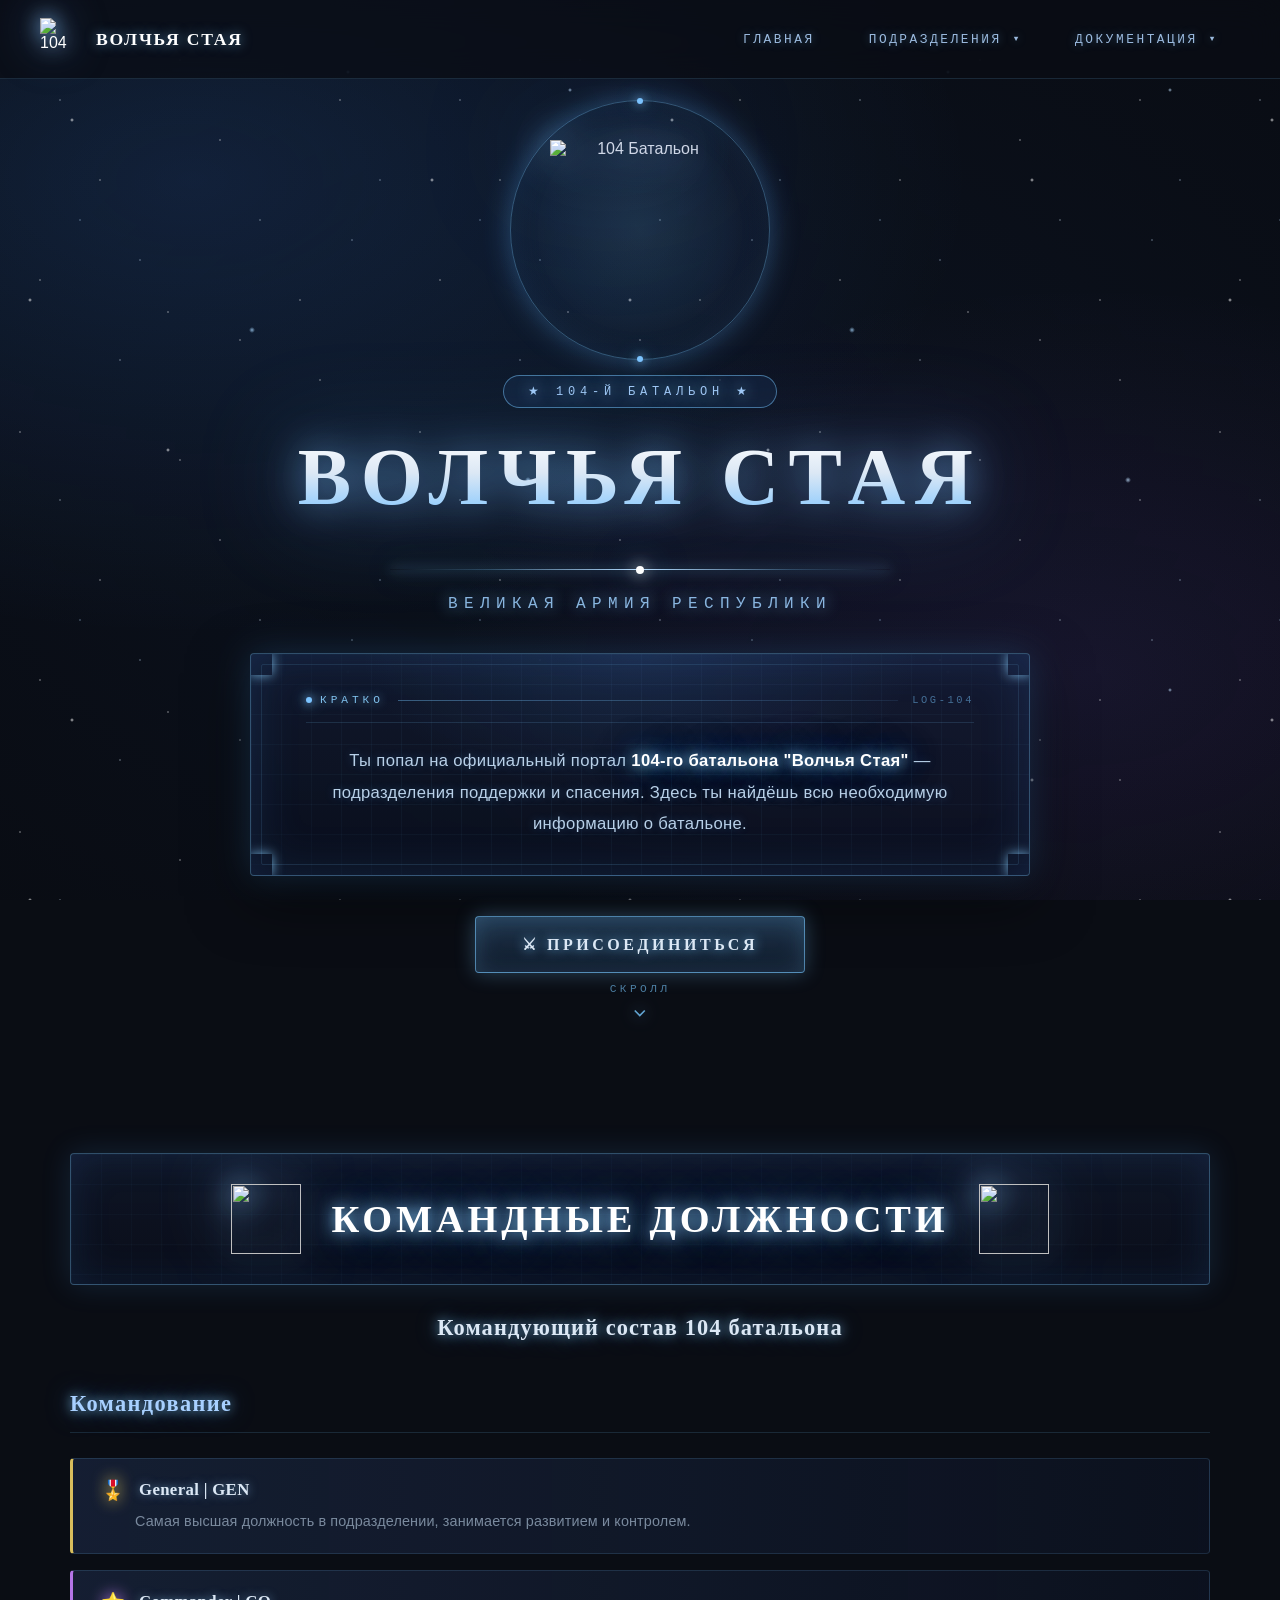
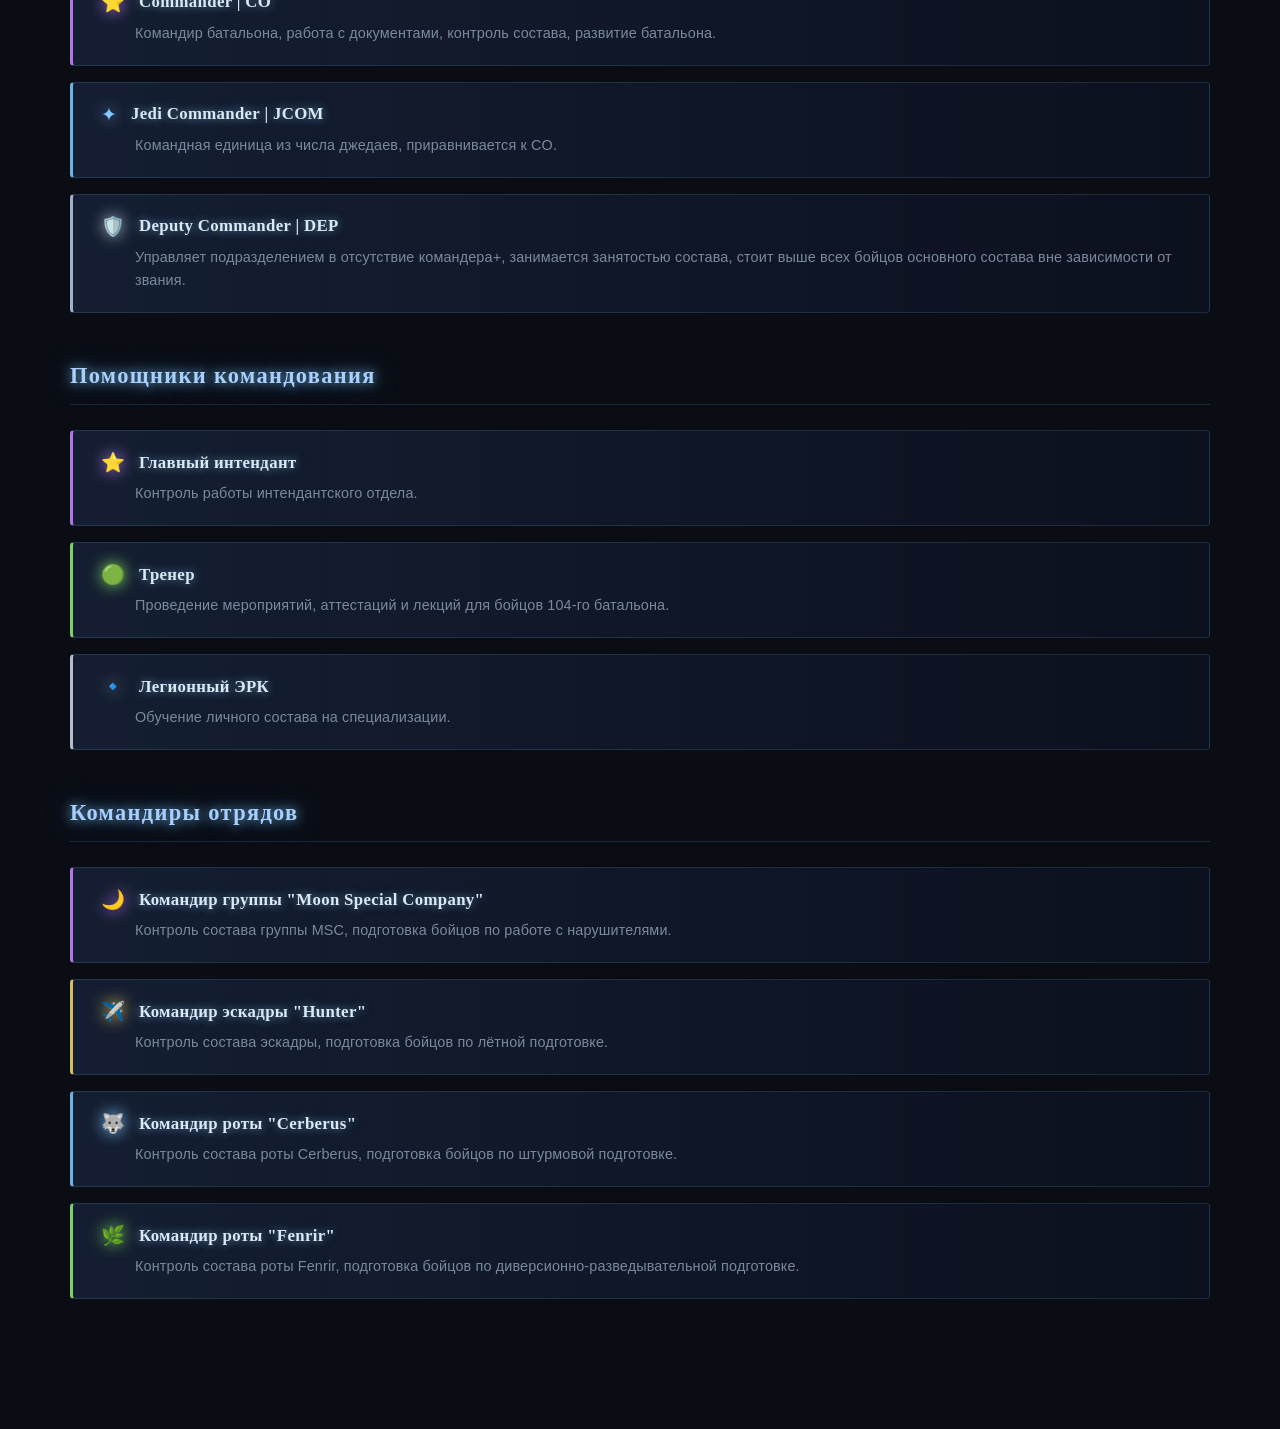
==== index.html @ 6107722b "Create index.html" ====
<!DOCTYPE html>
<html lang="ru">
<head>
<meta charset="UTF-8">
<meta name="viewport" content="width=device-width, initial-scale=1.0">
<title>104-й Батальон · Волчья Стая</title>
<link rel="stylesheet" href="style.css">
</head>
<body>

<!-- ═══ КОСМИЧЕСКИЙ ФОН ═══ -->
<div class="bg-nebula"></div>
<div class="bg-stars-small"></div>
<div class="bg-stars-big"></div>

<!-- ═══ НАВИГАЦИЯ ═══ -->
<nav class="site-nav">
  <a href="index.html" class="nav-brand">
    <img src="https://i.imgur.com/8Rw0gRg.png" alt="104">
    <span class="nav-brand-text">Волчья Стая</span>
  </a>
  <div class="nav-links">
    <a href="index.html">Главная</a>
    <div class="nav-drop">
      <a href="#">Подразделения</a>
      <div class="nav-drop-menu">
        <a href="cerberus.html">Рота "Cerberus"</a>
        <a href="fenrir.html">Рота "Fenrir"</a>
        <a href="msc.html">Отряд "Moon Special Company"</a>
        <a href="hunter.html">Эскадрилья "Hunter"</a>
      </div>
    </div>
    <div class="nav-drop">
      <a href="#">Документация</a>
      <div class="nav-drop-menu">
        <a href="postanovleniya.html">Постановления</a>
        <a href="medali.html">Медали</a>
        <a href="karty.html">Карты</a>
      </div>
    </div>
  </div>
  <button class="nav-burger" aria-label="Меню">
    <span></span><span></span><span></span>
  </button>
</nav>

<!-- ═══ HERO ═══ -->
<section class="hero">

  <div class="hero-emblem-wrap">
    <div class="hero-emblem-ring"></div>
    <img class="hero-emblem" src="https://i.imgur.com/8Rw0gRg.png" alt="104 Батальон">
  </div>

  <div class="hero-badge">★ 104-й Батальон ★</div>

  <h1 class="hero-title">Волчья Стая</h1>

  <div class="hero-divider"></div>

  <div class="hero-subtitle">Великая Армия Республики</div>

  <div class="hero-panel">
    <span class="hero-panel-corner tl"></span>
    <span class="hero-panel-corner tr"></span>
    <span class="hero-panel-corner bl"></span>
    <span class="hero-panel-corner br"></span>
    <div class="hero-panel-inner-frame"></div>

    <div class="hero-panel-header">
      <div class="hero-panel-label">
        <span class="hero-panel-label-dot"></span>
        Кратко
      </div>
      <div class="hero-panel-line"></div>
      <div class="hero-panel-id">LOG-104</div>
    </div>

    <p class="hero-panel-text">
      Ты попал на официальный портал <span class="accent">104-го батальона "Волчья Стая"</span> —
      подразделения поддержки и спасения. Здесь ты найдёшь всю необходимую информацию о батальоне.
    </p>
  </div>

  <a href="https://discord.gg/M8aXREVvxD" target="_blank" class="hero-btn">
    ⚔ Присоединиться
  </a>

  <a href="#command" class="hero-scroll">
    <span>Скролл</span>
    <svg viewBox="0 0 24 24">
      <polyline points="6 9 12 15 18 9"></polyline>
    </svg>
  </a>

</section>

<!-- ═══ КОМАНДНЫЕ ДОЛЖНОСТИ ═══ -->
<section class="section" id="command">

  <div class="section-header">
    <img class="section-header-icon" src="https://i.imgur.com/8Rw0gRg.png" alt="">
    <h2>Командные должности</h2>
    <img class="section-header-icon" src="https://i.imgur.com/8Rw0gRg.png" alt="">
  </div>

  <div class="section-intro">Командующий состав 104 батальона</div>

  <!-- КОМАНДОВАНИЕ -->
  <h3 class="section-subtitle">Командование</h3>

  <div class="roles-list">

    <div class="role-card gold">
      <div class="role-card-head">
        <span class="role-card-icon">🎖️</span>
        <span class="role-card-name">General | GEN</span>
      </div>
      <p class="role-card-desc">Самая высшая должность в подразделении, занимается развитием и контролем.</p>
    </div>

    <div class="role-card purple">
      <div class="role-card-head">
        <span class="role-card-icon">⭐</span>
        <span class="role-card-name">Commander | CO</span>
      </div>
      <p class="role-card-desc">Командир батальона, работа с документами, контроль состава, развитие батальона.</p>
    </div>

    <div class="role-card blue">
      <div class="role-card-head">
        <span class="role-card-icon">✦</span>
        <span class="role-card-name">Jedi Commander | JCOM</span>
      </div>
      <p class="role-card-desc">Командная единица из числа джедаев, приравнивается к CO.</p>
    </div>

    <div class="role-card gray">
      <div class="role-card-head">
        <span class="role-card-icon">🛡️</span>
        <span class="role-card-name">Deputy Commander | DEP</span>
      </div>
      <p class="role-card-desc">Управляет подразделением в отсутствие командера+, занимается занятостью состава, стоит выше всех бойцов основного состава вне зависимости от звания.</p>
    </div>

  </div>

  <!-- ПОМОЩНИКИ -->
  <h3 class="section-subtitle">Помощники командования</h3>

  <div class="roles-list">

    <div class="role-card purple">
      <div class="role-card-head">
        <span class="role-card-icon">⭐</span>
        <span class="role-card-name">Главный интендант</span>
      </div>
      <p class="role-card-desc">Контроль работы интендантского отдела.</p>
    </div>

    <div class="role-card green">
      <div class="role-card-head">
        <span class="role-card-icon">🟢</span>
        <span class="role-card-name">Тренер</span>
      </div>
      <p class="role-card-desc">Проведение мероприятий, аттестаций и лекций для бойцов 104-го батальона.</p>
    </div>

    <div class="role-card silver">
      <div class="role-card-head">
        <span class="role-card-icon">🔹</span>
        <span class="role-card-name">Легионный ЭРК</span>
      </div>
      <p class="role-card-desc">Обучение личного состава на специализации.</p>
    </div>

  </div>

  <!-- КОМАНДИРЫ ОТРЯДОВ -->
  <h3 class="section-subtitle">Командиры отрядов</h3>

  <div class="roles-list">

    <div class="role-card purple">
      <div class="role-card-head">
        <span class="role-card-icon">🌙</span>
        <span class="role-card-name">Командир группы "Moon Special Company"</span>
      </div>
      <p class="role-card-desc">Контроль состава группы MSC, подготовка бойцов по работе с нарушителями.</p>
    </div>

    <div class="role-card gold">
      <div class="role-card-head">
        <span class="role-card-icon">✈️</span>
        <span class="role-card-name">Командир эскадры "Hunter"</span>
      </div>
      <p class="role-card-desc">Контроль состава эскадры, подготовка бойцов по лётной подготовке.</p>
    </div>

    <div class="role-card blue">
      <div class="role-card-head">
        <span class="role-card-icon">🐺</span>
        <span class="role-card-name">Командир роты "Cerberus"</span>
      </div>
      <p class="role-card-desc">Контроль состава роты Cerberus, подготовка бойцов по штурмовой подготовке.</p>
    </div>

    <div class="role-card green">
      <div class="role-card-head">
        <span class="role-card-icon">🌿</span>
        <span class="role-card-name">Командир роты "Fenrir"</span>
      </div>
      <p class="role-card-desc">Контроль состава роты Fenrir, подготовка бойцов по диверсионно-разведывательной подготовке.</p>
    </div>

  </div>

</section>

</body>
</html>
---- style.css ----
/* ═══════════════════════════════════════════════════════════
   104-Й БАТАЛЬОН · ВОЛЧЬЯ СТАЯ
   Основные стили сайта — голокрон
   ═══════════════════════════════════════════════════════════ */

* { box-sizing: border-box; }

html, body {
  margin: 0;
  padding: 0;
  background: #0a0d14;
  font-family: 'Arial', sans-serif;
  overflow-x: hidden;
  color: #d0d8e8;
  scroll-behavior: smooth;
}

/* ═══════════════════════════════════════
   КОСМИЧЕСКИЙ ФОН
   ═══════════════════════════════════════ */
.bg-nebula {
  position: fixed;
  inset: 0;
  z-index: 0;
  pointer-events: none;
  background:
    radial-gradient(ellipse 1200px 700px at 15% 20%, rgba(60, 140, 255, 0.15) 0%, transparent 65%),
    radial-gradient(ellipse 1000px 600px at 85% 75%, rgba(140, 80, 220, 0.1) 0%, transparent 65%),
    radial-gradient(ellipse 1400px 900px at 50% 50%, rgba(30, 80, 160, 0.08) 0%, transparent 70%);
  animation: nebulaDrift 45s ease-in-out infinite alternate;
}
@keyframes nebulaDrift {
  0%   { transform: translate(0, 0) scale(1); }
  100% { transform: translate(-30px, 20px) scale(1.08); }
}

.bg-stars-small {
  position: fixed;
  inset: 0;
  z-index: 0;
  pointer-events: none;
  background-image:
    radial-gradient(1px 1px at 5% 8%, #fff, transparent),
    radial-gradient(1px 1px at 15% 25%, #d0e0f0, transparent),
    radial-gradient(1px 1px at 25% 45%, #ffffff, transparent),
    radial-gradient(1px 1px at 35% 65%, #c0d8f0, transparent),
    radial-gradient(1px 1px at 45% 15%, #fff, transparent),
    radial-gradient(1px 1px at 55% 35%, #ffffff, transparent),
    radial-gradient(1px 1px at 65% 55%, #d0e0f0, transparent),
    radial-gradient(1px 1px at 75% 75%, #fff, transparent),
    radial-gradient(1px 1px at 85% 25%, #ffffff, transparent),
    radial-gradient(1px 1px at 95% 45%, #c0d8f0, transparent),
    radial-gradient(1px 1px at 10% 70%, #fff, transparent),
    radial-gradient(1px 1px at 30% 90%, #d0e0f0, transparent),
    radial-gradient(1px 1px at 60% 85%, #ffffff, transparent),
    radial-gradient(1px 1px at 80% 95%, #fff, transparent),
    radial-gradient(1px 1px at 20% 55%, #a8c8e8, transparent),
    radial-gradient(1px 1px at 42% 78%, #ffffff, transparent),
    radial-gradient(1px 1px at 88% 60%, #c0d8f0, transparent);
  background-size: 400px 400px;
  animation: starsTwinkle 8s ease-in-out infinite alternate;
  opacity: 0.85;
}

.bg-stars-big {
  position: fixed;
  inset: 0;
  z-index: 0;
  pointer-events: none;
  background-image:
    radial-gradient(2px 2px at 12% 20%, #ffffff, transparent),
    radial-gradient(3px 3px at 42% 55%, #a8d8ff, transparent),
    radial-gradient(2px 2px at 72% 30%, #ffffff, transparent),
    radial-gradient(3px 3px at 88% 80%, #c0e0ff, transparent),
    radial-gradient(2px 2px at 28% 75%, #ffffff, transparent),
    radial-gradient(2px 2px at 58% 12%, #a8d8ff, transparent),
    radial-gradient(2px 2px at 5% 50%, #ffffff, transparent),
    radial-gradient(2px 2px at 95% 15%, #c0e0ff, transparent);
  background-size: 600px 600px;
  animation: starsTwinkle 5s ease-in-out infinite alternate-reverse;
  opacity: 0.75;
}

@keyframes starsTwinkle {
  from { opacity: 0.4; }
  to   { opacity: 1; }
}

/* ═══════════════════════════════════════
   НАВИГАЦИЯ
   ═══════════════════════════════════════ */
.site-nav {
  position: fixed;
  top: 0;
  left: 0;
  right: 0;
  z-index: 1000;
  display: flex;
  align-items: center;
  justify-content: space-between;
  padding: 18px 40px;
  background: rgba(10, 13, 20, 0.75);
  border-bottom: 1px solid rgba(120, 200, 255, 0.15);
  backdrop-filter: blur(16px);
  -webkit-backdrop-filter: blur(16px);
  transition: padding 0.3s ease, background 0.3s ease;
}
.site-nav.scrolled {
  padding: 12px 40px;
  background: rgba(10, 13, 20, 0.92);
  box-shadow: 0 4px 30px rgba(0, 0, 0, 0.5);
}

.nav-brand {
  display: flex;
  align-items: center;
  gap: 14px;
  text-decoration: none;
  color: #ffffff;
}
.nav-brand img {
  width: 42px;
  height: 42px;
  object-fit: contain;
  filter:
    drop-shadow(0 0 10px rgba(140, 200, 255, 0.9))
    drop-shadow(0 0 20px rgba(100, 160, 230, 0.5));
}
.nav-brand-text {
  font-family: 'Georgia', serif;
  font-size: 1.1em;
  font-weight: 700;
  letter-spacing: 0.1em;
  text-transform: uppercase;
  text-shadow: 0 0 12px rgba(120, 200, 255, 0.6);
}

.nav-links {
  display: flex;
  align-items: center;
  gap: 8px;
}
.nav-links a {
  display: inline-flex;
  align-items: center;
  gap: 8px;
  padding: 10px 22px;
  font-family: 'Courier New', monospace;
  font-size: 0.8em;
  letter-spacing: 0.2em;
  text-transform: uppercase;
  text-decoration: none;
  color: rgba(180, 215, 255, 0.85);
  border: 1px solid transparent;
  border-radius: 4px;
  transition: all 0.3s ease;
  text-shadow: 0 0 10px rgba(120, 200, 255, 0.4);
}
.nav-links a:hover {
  color: #ffffff;
  border-color: rgba(120, 200, 255, 0.5);
  background: rgba(80, 170, 255, 0.1);
  box-shadow: 0 0 20px rgba(120, 200, 255, 0.3);
  text-shadow: 0 0 15px rgba(140, 210, 255, 1);
}

/* выпадающие меню */
.nav-drop {
  position: relative;
}
.nav-drop > a::after {
  content: '▼';
  font-size: 0.6em;
  margin-left: 4px;
  transition: transform 0.3s ease;
}
.nav-drop:hover > a::after {
  transform: rotate(180deg);
}
.nav-drop-menu {
  position: absolute;
  top: calc(100% + 8px);
  left: 50%;
  transform: translateX(-50%) translateY(-10px);
  min-width: 260px;
  padding: 10px;
  display: flex;
  flex-direction: column;
  gap: 6px;
  background: rgba(10, 18, 32, 0.98);
  border: 1px solid rgba(120, 200, 255, 0.4);
  border-radius: 6px;
  box-shadow:
    0 0 30px rgba(80, 170, 255, 0.4),
    0 20px 50px rgba(0, 0, 0, 0.7);
  backdrop-filter: blur(16px);
  opacity: 0;
  visibility: hidden;
  pointer-events: none;
  transition: opacity 0.3s ease, transform 0.3s ease, visibility 0.3s;
}
.nav-drop:hover .nav-drop-menu {
  opacity: 1;
  visibility: visible;
  pointer-events: auto;
  transform: translateX(-50%) translateY(0);
}
.nav-drop-menu a {
  padding: 10px 16px;
  font-size: 0.8em;
  border: 1px solid transparent;
  color: rgba(180, 215, 255, 0.85);
  letter-spacing: 0.15em;
}
.nav-drop-menu a:hover {
  background: rgba(80, 170, 255, 0.15);
  border-color: rgba(120, 200, 255, 0.4);
  padding-left: 22px;
}

/* мобильная навигация */
.nav-burger {
  display: none;
  width: 40px;
  height: 40px;
  background: transparent;
  border: 1px solid rgba(120, 200, 255, 0.4);
  border-radius: 4px;
  cursor: pointer;
  flex-direction: column;
  align-items: center;
  justify-content: center;
  gap: 5px;
  padding: 0;
}
.nav-burger span {
  display: block;
  width: 20px;
  height: 1.5px;
  background: rgba(140, 210, 255, 0.9);
  transition: all 0.3s ease;
}

/* ═══════════════════════════════════════
   HERO (ПРИВЕТСТВИЕ)
   ═══════════════════════════════════════ */
.hero {
  position: relative;
  z-index: 10;
  min-height: 100vh;
  display: flex;
  flex-direction: column;
  align-items: center;
  justify-content: center;
  padding: 120px 30px 80px;
  text-align: center;
}

.hero-emblem-wrap {
  position: relative;
  width: 220px;
  height: 220px;
  margin-bottom: 35px;
  display: flex;
  align-items: center;
  justify-content: center;
  animation: emblemFloat 6s ease-in-out infinite;
}
@keyframes emblemFloat {
  0%, 100% { transform: translateY(0); }
  50%      { transform: translateY(-8px); }
}

.hero-emblem-ring {
  position: absolute;
  inset: -20px;
  border-radius: 50%;
  border: 1px solid rgba(120, 200, 255, 0.35);
  box-shadow:
    0 0 30px rgba(100, 180, 255, 0.3),
    inset 0 0 30px rgba(100, 180, 255, 0.1);
  animation: ringRotate 30s linear infinite;
}
.hero-emblem-ring::before,
.hero-emblem-ring::after {
  content: '';
  position: absolute;
  width: 6px;
  height: 6px;
  border-radius: 50%;
  background: #7cc4ff;
  box-shadow:
    0 0 10px #7cc4ff,
    0 0 20px rgba(120, 200, 255, 0.8);
}
.hero-emblem-ring::before { top: -3px; left: 50%; transform: translateX(-50%); }
.hero-emblem-ring::after  { bottom: -3px; left: 50%; transform: translateX(-50%); }
@keyframes ringRotate {
  from { transform: rotate(0deg); }
  to   { transform: rotate(360deg); }
}

.hero-emblem-wrap::before {
  content: '';
  position: absolute;
  inset: -40px;
  border-radius: 50%;
  background: radial-gradient(circle,
    rgba(120, 200, 255, 0.15) 0%,
    rgba(100, 180, 255, 0.08) 40%,
    transparent 70%);
  animation: haloPulse 4s ease-in-out infinite;
}
@keyframes haloPulse {
  0%, 100% { opacity: 0.6; transform: scale(1); }
  50%      { opacity: 1;   transform: scale(1.1); }
}

.hero-emblem {
  position: relative;
  width: 180px;
  height: 180px;
  object-fit: contain;
  filter:
    drop-shadow(0 0 20px rgba(140, 200, 255, 1))
    drop-shadow(0 0 50px rgba(100, 160, 230, 0.7))
    drop-shadow(0 0 90px rgba(60, 120, 200, 0.4));
  animation: emblemPulse 4s ease-in-out infinite;
}
@keyframes emblemPulse {
  0%, 100% {
    filter:
      drop-shadow(0 0 20px rgba(140, 200, 255, 1))
      drop-shadow(0 0 50px rgba(100, 160, 230, 0.7));
  }
  50% {
    filter:
      drop-shadow(0 0 30px rgba(180, 220, 255, 1))
      drop-shadow(0 0 80px rgba(120, 180, 240, 0.9))
      drop-shadow(0 0 130px rgba(80, 140, 220, 0.5));
  }
}

.hero-badge {
  display: inline-block;
  padding: 8px 24px;
  font-family: 'Courier New', monospace;
  font-size: 0.75em;
  letter-spacing: 0.4em;
  text-transform: uppercase;
  color: #a0c8f5;
  border: 1px solid rgba(120, 200, 255, 0.5);
  border-radius: 30px;
  background: rgba(60, 130, 220, 0.1);
  margin-bottom: 25px;
  text-shadow: 0 0 15px rgba(120, 200, 255, 1);
  animation: badgeFlicker 5s ease-in-out infinite;
  backdrop-filter: blur(10px);
}
@keyframes badgeFlicker {
  0%, 100% { opacity: 0.85; }
  50%      { opacity: 1; }
}

.hero-title {
  margin: 0 0 18px 0;
  font-family: 'Georgia', 'Times New Roman', serif;
  font-size: clamp(2.5em, 7vw, 5em);
  font-weight: 700;
  letter-spacing: 0.12em;
  line-height: 1.1;
  text-transform: uppercase;
  background: linear-gradient(180deg,
    #ffffff 0%,
    #dce8f5 45%,
    #7cc4ff 100%);
  -webkit-background-clip: text;
  -webkit-text-fill-color: transparent;
  background-clip: text;
  filter:
    drop-shadow(0 0 20px rgba(120, 190, 255, 0.7))
    drop-shadow(0 0 50px rgba(80, 150, 220, 0.4));
  animation: titleGlow 5s ease-in-out infinite;
}
@keyframes titleGlow {
  0%, 100% {
    filter:
      drop-shadow(0 0 20px rgba(120, 190, 255, 0.7))
      drop-shadow(0 0 50px rgba(80, 150, 220, 0.4));
  }
  50% {
    filter:
      drop-shadow(0 0 30px rgba(140, 210, 255, 1))
      drop-shadow(0 0 80px rgba(100, 170, 230, 0.7));
  }
}

.hero-divider {
  position: relative;
  width: 100%;
  max-width: 500px;
  height: 1px;
  margin: 30px auto 25px;
  background: linear-gradient(90deg,
    transparent 0%,
    rgba(120, 200, 255, 0.3) 20%,
    rgba(180, 220, 255, 1) 50%,
    rgba(120, 200, 255, 0.3) 80%,
    transparent 100%);
  box-shadow:
    0 0 12px rgba(140, 210, 255, 1),
    0 0 30px rgba(100, 180, 255, 0.6);
}
.hero-divider::before {
  content: '';
  position: absolute;
  top: 50%;
  left: 50%;
  transform: translate(-50%, -50%);
  width: 8px;
  height: 8px;
  border-radius: 50%;
  background: #ffffff;
  box-shadow:
    0 0 15px #ffffff,
    0 0 30px rgba(140, 210, 255, 1),
    0 0 50px rgba(100, 180, 255, 0.7);
  animation: dividerDot 3s ease-in-out infinite;
}
@keyframes dividerDot {
  0%, 100% { opacity: 0.7; transform: translate(-50%, -50%) scale(1); }
  50%      { opacity: 1;   transform: translate(-50%, -50%) scale(1.4); }
}

.hero-subtitle {
  margin: 0 0 40px 0;
  font-family: 'Courier New', monospace;
  font-size: clamp(0.8em, 1.4vw, 1em);
  letter-spacing: 0.4em;
  text-transform: uppercase;
  color: rgba(160, 210, 255, 0.85);
  text-shadow: 0 0 15px rgba(120, 200, 255, 0.8);
}

/* панель голокрона */
.hero-panel {
  position: relative;
  max-width: 780px;
  padding: 40px 55px 35px;
  background:
    radial-gradient(ellipse 400px 200px at 50% 0%, rgba(80, 160, 255, 0.12) 0%, transparent 70%),
    linear-gradient(180deg,
      rgba(20, 30, 55, 0.65) 0%,
      rgba(10, 15, 30, 0.75) 100%);
  border: 1px solid rgba(120, 200, 255, 0.35);
  border-radius: 4px;
  box-shadow:
    inset 0 0 50px rgba(60, 130, 220, 0.18),
    0 0 35px rgba(80, 170, 255, 0.2),
    0 20px 60px rgba(0, 0, 0, 0.6);
  backdrop-filter: blur(14px);
  margin-bottom: 40px;
  overflow: hidden;
  animation: panelAppear 1.5s ease-out 0.5s backwards;
}
@keyframes panelAppear {
  from { opacity: 0; transform: translateY(20px); }
  to   { opacity: 1; transform: translateY(0); }
}
.hero-panel::before {
  content: '';
  position: absolute;
  inset: 0;
  background-image:
    linear-gradient(rgba(120, 200, 255, 0.05) 1px, transparent 1px),
    linear-gradient(90deg, rgba(120, 200, 255, 0.05) 1px, transparent 1px);
  background-size: 30px 30px;
  pointer-events: none;
  z-index: 1;
  mask-image: radial-gradient(ellipse 100% 100% at 50% 50%, #000 30%, transparent 90%);
  -webkit-mask-image: radial-gradient(ellipse 100% 100% at 50% 50%, #000 30%, transparent 90%);
}
.hero-panel::after {
  content: '';
  position: absolute;
  top: 0;
  left: -40%;
  width: 40%;
  height: 100%;
  background: linear-gradient(90deg,
    transparent 0%,
    rgba(140, 210, 255, 0.12) 50%,
    transparent 100%);
  animation: panelScan 6s ease-in-out infinite;
  pointer-events: none;
  z-index: 2;
}
@keyframes panelScan {
  0%   { left: -40%; }
  100% { left: 140%; }
}

.hero-panel-corner {
  position: absolute;
  width: 22px;
  height: 22px;
  border: 1.5px solid rgba(140, 210, 255, 0.9);
  box-shadow: 0 0 12px rgba(140, 210, 255, 0.8);
  z-index: 5;
  pointer-events: none;
}
.hero-panel-corner.tl { top: -1px;    left: -1px;    border-right: none; border-bottom: none; }
.hero-panel-corner.tr { top: -1px;    right: -1px;   border-left: none;  border-bottom: none; }
.hero-panel-corner.bl { bottom: -1px; left: -1px;    border-right: none; border-top: none; }
.hero-panel-corner.br { bottom: -1px; right: -1px;   border-left: none;  border-top: none; }

.hero-panel-inner-frame {
  position: absolute;
  inset: 10px;
  border: 1px solid rgba(120, 200, 255, 0.12);
  border-radius: 2px;
  pointer-events: none;
  z-index: 3;
}

.hero-panel-header {
  position: relative;
  z-index: 4;
  display: flex;
  align-items: center;
  gap: 14px;
  margin-bottom: 22px;
  padding-bottom: 16px;
  border-bottom: 1px solid rgba(120, 200, 255, 0.15);
}
.hero-panel-label {
  display: inline-flex;
  align-items: center;
  gap: 8px;
  font-family: 'Courier New', monospace;
  font-size: 0.7em;
  letter-spacing: 0.35em;
  text-transform: uppercase;
  color: rgba(140, 210, 255, 0.9);
  text-shadow: 0 0 10px rgba(120, 200, 255, 0.8);
}
.hero-panel-label-dot {
  display: inline-block;
  width: 6px;
  height: 6px;
  border-radius: 50%;
  background: #7cc4ff;
  box-shadow:
    0 0 8px #7cc4ff,
    0 0 15px rgba(120, 200, 255, 0.9);
  animation: dotBlink 1.6s ease-in-out infinite;
}
@keyframes dotBlink {
  0%, 100% { opacity: 1; }
  50%      { opacity: 0.3; }
}
.hero-panel-line {
  flex: 1;
  height: 1px;
  background: linear-gradient(90deg,
    rgba(120, 200, 255, 0.4) 0%,
    rgba(120, 200, 255, 0.1) 100%);
}
.hero-panel-id {
  font-family: 'Courier New', monospace;
  font-size: 0.65em;
  letter-spacing: 0.25em;
  color: rgba(120, 200, 255, 0.5);
  text-transform: uppercase;
}
.hero-panel-text {
  position: relative;
  z-index: 4;
  margin: 0;
  font-size: clamp(0.95em, 1.3vw, 1.1em);
  line-height: 1.9;
  color: #b8d0e8;
  letter-spacing: 0.02em;
  text-shadow: 0 0 10px rgba(100, 180, 255, 0.3);
}
.hero-panel-text .accent {
  color: #ffffff;
  font-weight: 600;
  text-shadow:
    0 0 12px rgba(140, 210, 255, 1),
    0 0 25px rgba(100, 180, 255, 0.8),
    0 0 45px rgba(60, 130, 220, 0.5);
}

.hero-btn {
  display: inline-flex;
  align-items: center;
  gap: 14px;
  padding: 18px 46px;
  font-family: 'Georgia', serif;
  font-size: 1em;
  font-weight: 700;
  letter-spacing: 0.22em;
  text-transform: uppercase;
  text-decoration: none;
  color: #dce8f5;
  background: linear-gradient(180deg,
    rgba(100, 180, 255, 0.25) 0%,
    rgba(60, 130, 220, 0.1) 100%);
  border: 1.5px solid rgba(120, 200, 255, 0.6);
  border-radius: 4px;
  cursor: pointer;
  transition: all 0.4s cubic-bezier(0.25, 0.1, 0.25, 1);
  box-shadow:
    inset 0 0 25px rgba(120, 200, 255, 0.2),
    0 0 20px rgba(120, 200, 255, 0.3);
  text-shadow: 0 0 12px rgba(120, 200, 255, 0.9);
  position: relative;
  overflow: hidden;
  backdrop-filter: blur(10px);
  animation: btnAppear 1.5s ease-out 1s backwards;
}
@keyframes btnAppear {
  from { opacity: 0; transform: translateY(20px); }
  to   { opacity: 1; transform: translateY(0); }
}
.hero-btn::before {
  content: '';
  position: absolute;
  top: 0; left: -100%;
  width: 60%; height: 100%;
  background: linear-gradient(115deg,
    transparent 0%,
    rgba(255, 255, 255, 0.35) 50%,
    transparent 100%);
  transform: skewX(-20deg);
  transition: left 0.7s ease;
}
.hero-btn:hover::before { left: 130%; }
.hero-btn:hover {
  color: #ffffff;
  border-color: #a0d0ff;
  background: linear-gradient(180deg,
    rgba(120, 200, 255, 0.5) 0%,
    rgba(80, 150, 230, 0.25) 100%);
  box-shadow:
    inset 0 0 35px rgba(120, 200, 255, 0.4),
    0 0 40px rgba(140, 210, 255, 0.7),
    0 0 80px rgba(100, 180, 255, 0.4);
  transform: translateY(-3px);
}

.hero-scroll {
  position: absolute;
  bottom: 30px;
  left: 50%;
  transform: translateX(-50%);
  display: flex;
  flex-direction: column;
  align-items: center;
  gap: 8px;
  font-family: 'Courier New', monospace;
  font-size: 0.7em;
  letter-spacing: 0.3em;
  text-transform: uppercase;
  color: rgba(120, 200, 255, 0.6);
  text-decoration: none;
  animation: scrollHint 2.5s ease-in-out infinite;
}
@keyframes scrollHint {
  0%, 100% { transform: translateX(-50%) translateY(0); opacity: 0.6; }
  50%      { transform: translateX(-50%) translateY(6px); opacity: 1; }
}
.hero-scroll svg {
  width: 20px;
  height: 20px;
  stroke: rgba(120, 200, 255, 0.8);
  stroke-width: 2;
  fill: none;
  filter: drop-shadow(0 0 8px rgba(120, 200, 255, 0.8));
}

/* ═══════════════════════════════════════
   СЕКЦИИ (общее)
   ═══════════════════════════════════════ */
.section {
  position: relative;
  z-index: 10;
  padding: 100px 30px;
  max-width: 1200px;
  margin: 0 auto;
}

.section-header {
  position: relative;
  display: flex;
  align-items: center;
  justify-content: center;
  gap: 30px;
  margin-bottom: 60px;
  padding: 30px 40px;
  background: linear-gradient(180deg,
    rgba(20, 30, 55, 0.5) 0%,
    rgba(10, 15, 30, 0.6) 100%);
  border: 1px solid rgba(120, 200, 255, 0.35);
  border-radius: 4px;
  box-shadow:
    inset 0 0 40px rgba(60, 130, 220, 0.15),
    0 0 30px rgba(80, 170, 255, 0.15);
  backdrop-filter: blur(12px);
  overflow: hidden;
}
.section-header::before {
  content: '';
  position: absolute;
  inset: 0;
  background-image:
    linear-gradient(rgba(120, 200, 255, 0.06) 1px, transparent 1px),
    linear-gradient(90deg, rgba(120, 200, 255, 0.06) 1px, transparent 1px);
  background-size: 30px 30px;
  pointer-events: none;
  opacity: 0.5;
}
.section-header::after {
  content: '';
  position: absolute;
  top: 0; left: -40%;
  width: 40%; height: 100%;
  background: linear-gradient(90deg,
    transparent 0%,
    rgba(140, 210, 255, 0.15) 50%,
    transparent 100%);
  animation: panelScan 7s ease-in-out infinite;
  pointer-events: none;
}

.section-header-icon {
  position: relative;
  z-index: 2;
  width: 70px;
  height: 70px;
  object-fit: contain;
  flex-shrink: 0;
  filter:
    drop-shadow(0 0 15px rgba(140, 200, 255, 1))
    drop-shadow(0 0 30px rgba(100, 160, 230, 0.7));
  animation: logoPulse 4s ease-in-out infinite;
}
@keyframes logoPulse {
  0%, 100% {
    filter: drop-shadow(0 0 15px rgba(140, 200, 255, 1)) drop-shadow(0 0 30px rgba(100, 160, 230, 0.7));
  }
  50% {
    filter: drop-shadow(0 0 25px rgba(180, 220, 255, 1)) drop-shadow(0 0 60px rgba(120, 180, 240, 0.9));
  }
}

.section-header h2 {
  position: relative;
  z-index: 2;
  margin: 0;
  font-family: 'Georgia', serif;
  font-size: clamp(1.6em, 3.5vw, 2.4em);
  font-weight: 700;
  letter-spacing: 0.1em;
  text-transform: uppercase;
  color: #ffffff;
  text-shadow:
    0 0 15px rgba(140, 210, 255, 0.9),
    0 0 35px rgba(100, 180, 255, 0.6),
    0 0 60px rgba(60, 130, 220, 0.4);
  text-align: center;
}

.section-intro {
  position: relative;
  z-index: 2;
  margin: -30px auto 50px;
  max-width: 800px;
  font-family: 'Georgia', serif;
  font-size: clamp(1.1em, 2vw, 1.4em);
  font-weight: 700;
  letter-spacing: 0.05em;
  color: #dce8f5;
  text-shadow:
    0 0 12px rgba(140, 210, 255, 0.7),
    0 0 25px rgba(100, 180, 255, 0.4);
  text-align: center;
}

/* подзаголовок секции (типа «Командование», «Помощники»...) */
.section-subtitle {
  position: relative;
  z-index: 2;
  margin: 50px 0 25px;
  font-family: 'Georgia', serif;
  font-size: clamp(1.1em, 2vw, 1.4em);
  font-weight: 700;
  letter-spacing: 0.06em;
  color: #a8d0ff;
  text-shadow:
    0 0 12px rgba(140, 210, 255, 0.8),
    0 0 25px rgba(100, 180, 255, 0.5);
  border-bottom: 1px solid rgba(120, 200, 255, 0.15);
  padding-bottom: 15px;
}
.section-subtitle:first-of-type {
  margin-top: 0;
}

/* ═══════════════════════════════════════
   КАРТОЧКИ РОЛЕЙ (командование)
   ═══════════════════════════════════════ */
.roles-list {
  display: flex;
  flex-direction: column;
  gap: 16px;
  margin-bottom: 30px;
}

.role-card {
  position: relative;
  padding: 20px 28px;
  background: linear-gradient(90deg,
    rgba(30, 45, 75, 0.55) 0%,
    rgba(15, 25, 50, 0.35) 100%);
  border: 1px solid rgba(120, 200, 255, 0.15);
  border-left: 3px solid rgba(140, 210, 255, 0.7);
  border-radius: 4px;
  transition: all 0.4s ease;
  overflow: hidden;
  opacity: 0;
  transform: translateY(20px);
  animation: roleAppear 1s ease-out forwards;
}
.role-card:nth-child(1) { animation-delay: 0.2s; }
.role-card:nth-child(2) { animation-delay: 0.35s; }
.role-card:nth-child(3) { animation-delay: 0.5s; }
.role-card:nth-child(4) { animation-delay: 0.65s; }
.role-card:nth-child(5) { animation-delay: 0.8s; }
.role-card:nth-child(6) { animation-delay: 0.95s; }
.role-card:nth-child(7) { animation-delay: 1.1s; }

@keyframes roleAppear {
  to { opacity: 1; transform: translateY(0); }
}

.role-card::before {
  content: '';
  position: absolute;
  top: 0; left: -100%;
  width: 60%; height: 100%;
  background: linear-gradient(115deg,
    transparent 0%,
    rgba(140, 210, 255, 0.1) 50%,
    transparent 100%);
  transition: left 0.8s ease;
  pointer-events: none;
}
.role-card:hover::before { left: 130%; }

.role-card:hover {
  background: linear-gradient(90deg,
    rgba(40, 65, 110, 0.65) 0%,
    rgba(20, 35, 70, 0.45) 100%);
  border-color: rgba(140, 210, 255, 0.4);
  box-shadow:
    0 0 25px rgba(120, 200, 255, 0.3),
    inset 0 0 25px rgba(100, 180, 255, 0.1);
  transform: translateX(6px);
}

.role-card-head {
  display: flex;
  align-items: center;
  gap: 14px;
  margin-bottom: 8px;
}

.role-card-icon {
  font-size: 1.2em;
  flex-shrink: 0;
  filter: drop-shadow(0 0 8px currentColor);
}

.role-card-name {
  font-family: 'Georgia', serif;
  font-size: 1.05em;
  font-weight: 700;
  letter-spacing: 0.02em;
  color: #dce8f5;
  text-shadow: 0 0 10px rgba(140, 210, 255, 0.6);
  transition: all 0.4s ease;
}
.role-card:hover .role-card-name {
  color: #ffffff;
  text-shadow:
    0 0 15px rgba(180, 220, 255, 1),
    0 0 30px rgba(120, 190, 255, 0.8);
}

.role-card-desc {
  margin: 0;
  margin-left: 34px;
  font-size: 0.9em;
  line-height: 1.6;
  color: #7a8a9e;
  letter-spacing: 0.01em;
  transition: color 0.4s ease;
}
.role-card:hover .role-card-desc {
  color: #a8c0d8;
}

/* цветные варианты ролей */
.role-card.gold   { border-left-color: rgba(240, 210, 100, 0.9); }
.role-card.gold   .role-card-icon { color: #f0d060; }
.role-card.purple { border-left-color: rgba(200, 130, 255, 0.9); }
.role-card.purple .role-card-icon { color: #c880ff; }
.role-card.blue   { border-left-color: rgba(120, 200, 255, 0.9); }
.role-card.blue   .role-card-icon { color: #80c8ff; }
.role-card.gray   { border-left-color: rgba(180, 195, 215, 0.9); }
.role-card.gray   .role-card-icon { color: #b0c0d8; }
.role-card.green  { border-left-color: rgba(140, 230, 110, 0.9); }
.role-card.green  .role-card-icon { color: #88e86a; }
.role-card.silver { border-left-color: rgba(200, 210, 220, 0.9); }
.role-card.silver .role-card-icon { color: #d0d8e0; }
.role-card.red    { border-left-color: rgba(255, 120, 120, 0.9); }
.role-card.red    .role-card-icon { color: #ff8080; }
.role-card.bronze { border-left-color: rgba(220, 160, 100, 0.9); }
.role-card.bronze .role-card-icon { color: #d8a060; }

/* ═══════════════════════════════════════
   АДАПТИВ
   ═══════════════════════════════════════ */
@media (max-width: 900px) {
  .site-nav { padding: 14px 20px; }
  .site-nav.scrolled { padding: 10px 20px; }
  .nav-brand-text { font-size: 0.95em; }
  .nav-links { display: none; }
  .nav-burger { display: flex; }

  .hero { padding: 100px 20px 60px; }
  .hero-emblem-wrap { width: 160px; height: 160px; margin-bottom: 25px; }
  .hero-emblem { width: 130px; height: 130px; }
  .hero-panel { padding: 25px 25px; }
  .hero-btn { padding: 16px 32px; font-size: 0.9em; letter-spacing: 0.15em; }
  .hero-subtitle { font-size: 0.75em; letter-spacing: 0.25em; }

  .section { padding: 70px 20px; }
  .section-header { padding: 20px 25px; gap: 20px; }
  .section-header-icon { width: 50px; height: 50px; }
  .section-header h2 { font-size: 1.4em; }
  .section-intro { font-size: 1em; margin: -20px auto 35px; }

  .role-card { padding: 16px 20px; }
  .role-card-name { font-size: 0.95em; }
  .role-card-desc { font-size: 0.85em; margin-left: 30px; }
}

@media (max-width: 500px) {
  .section-header { flex-direction: row; gap: 14px; }
  .section-header-icon { width: 40px; height: 40px; }
  .section-header h2 { font-size: 1.1em; letter-spacing: 0.05em; }

  .role-card-name { font-size: 0.9em; }
  .role-card-desc { font-size: 0.82em; }
}

@media (prefers-reduced-motion: reduce) {
  *, *::before, *::after {
    animation-duration: 0.001s !important;
  }
}
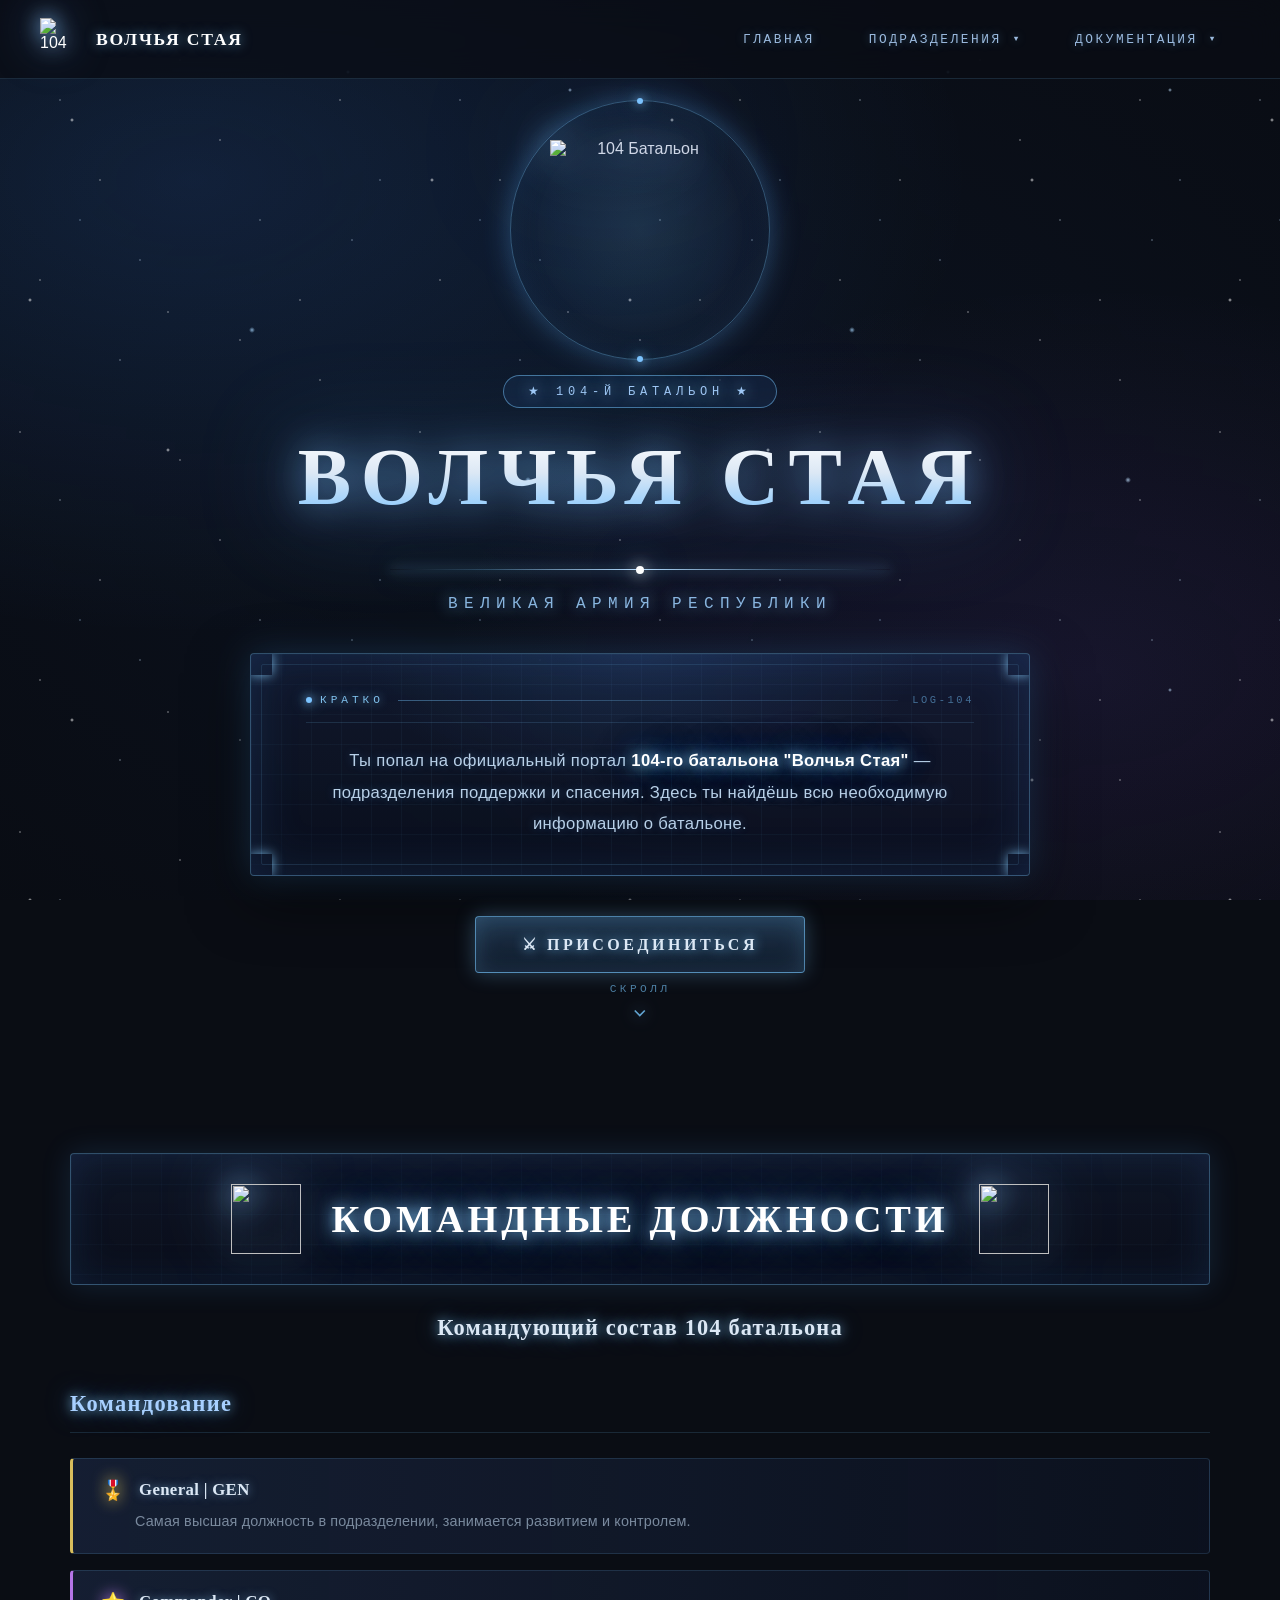
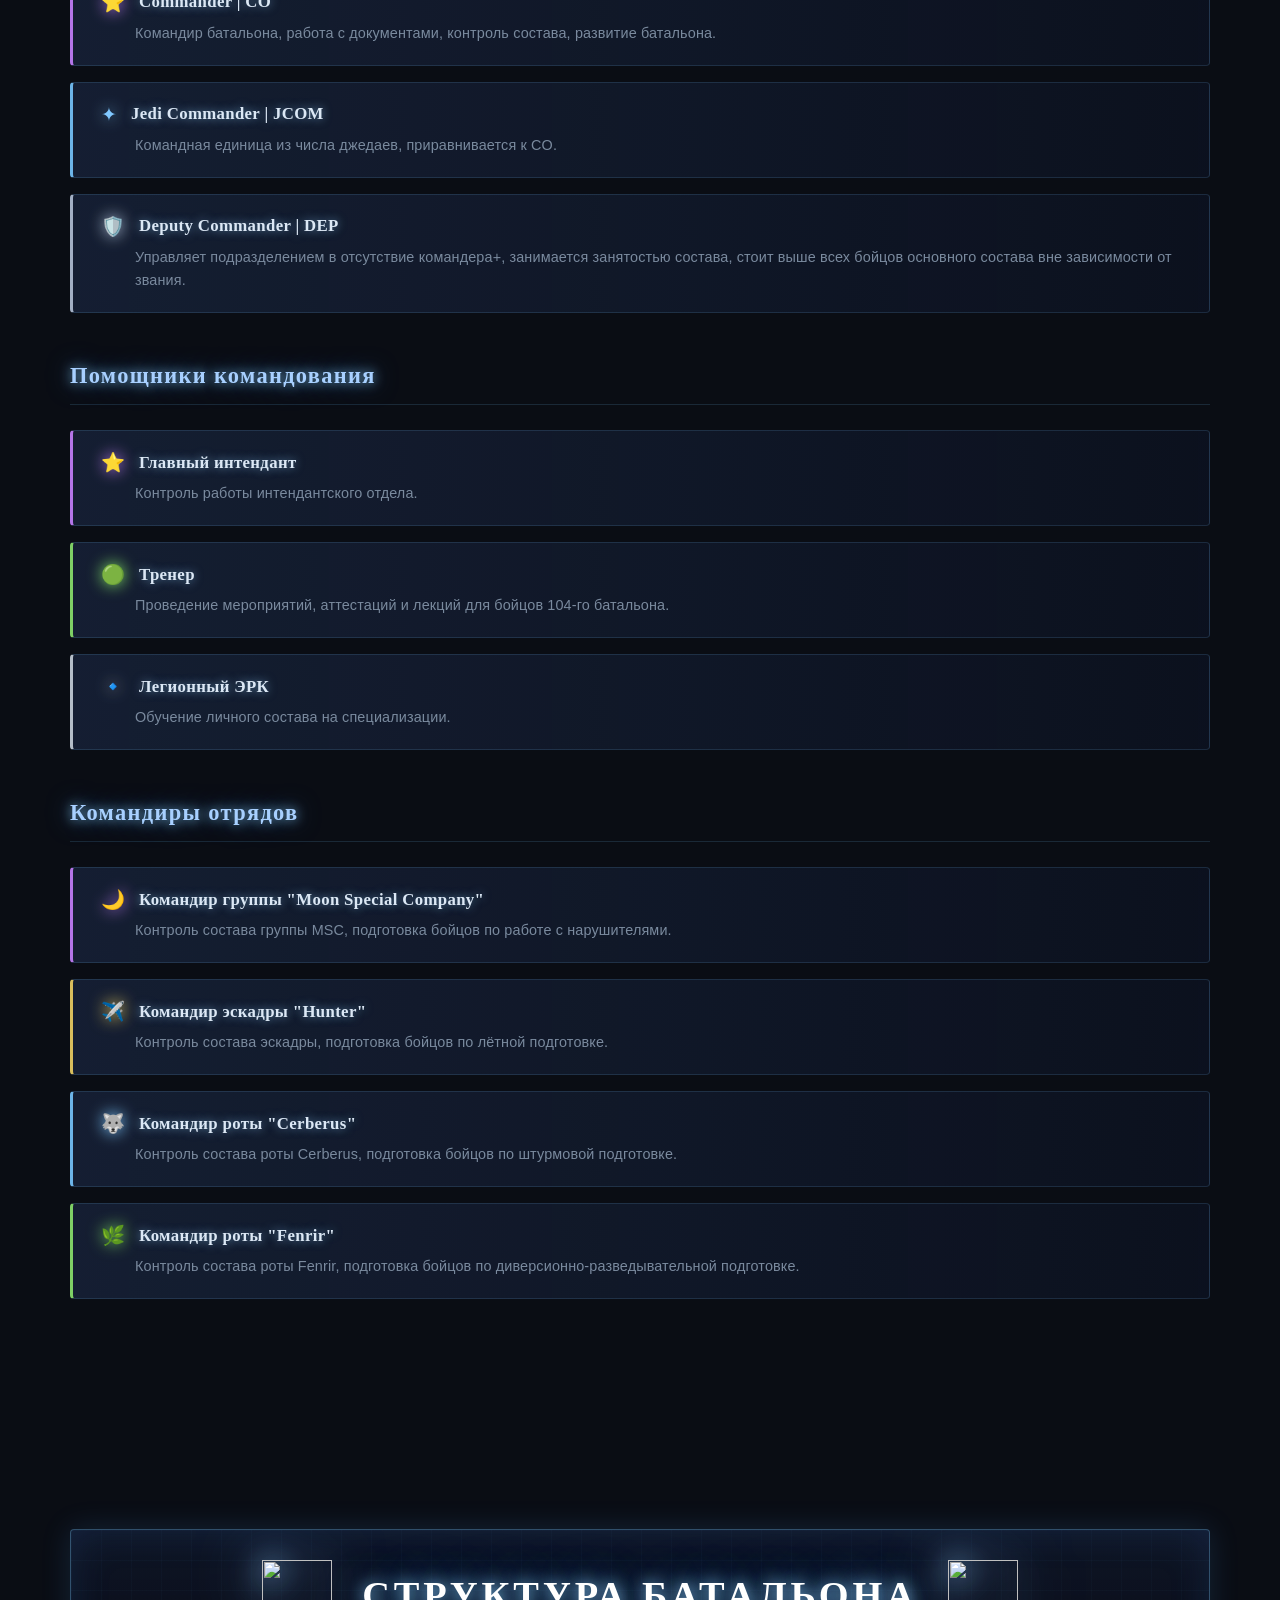
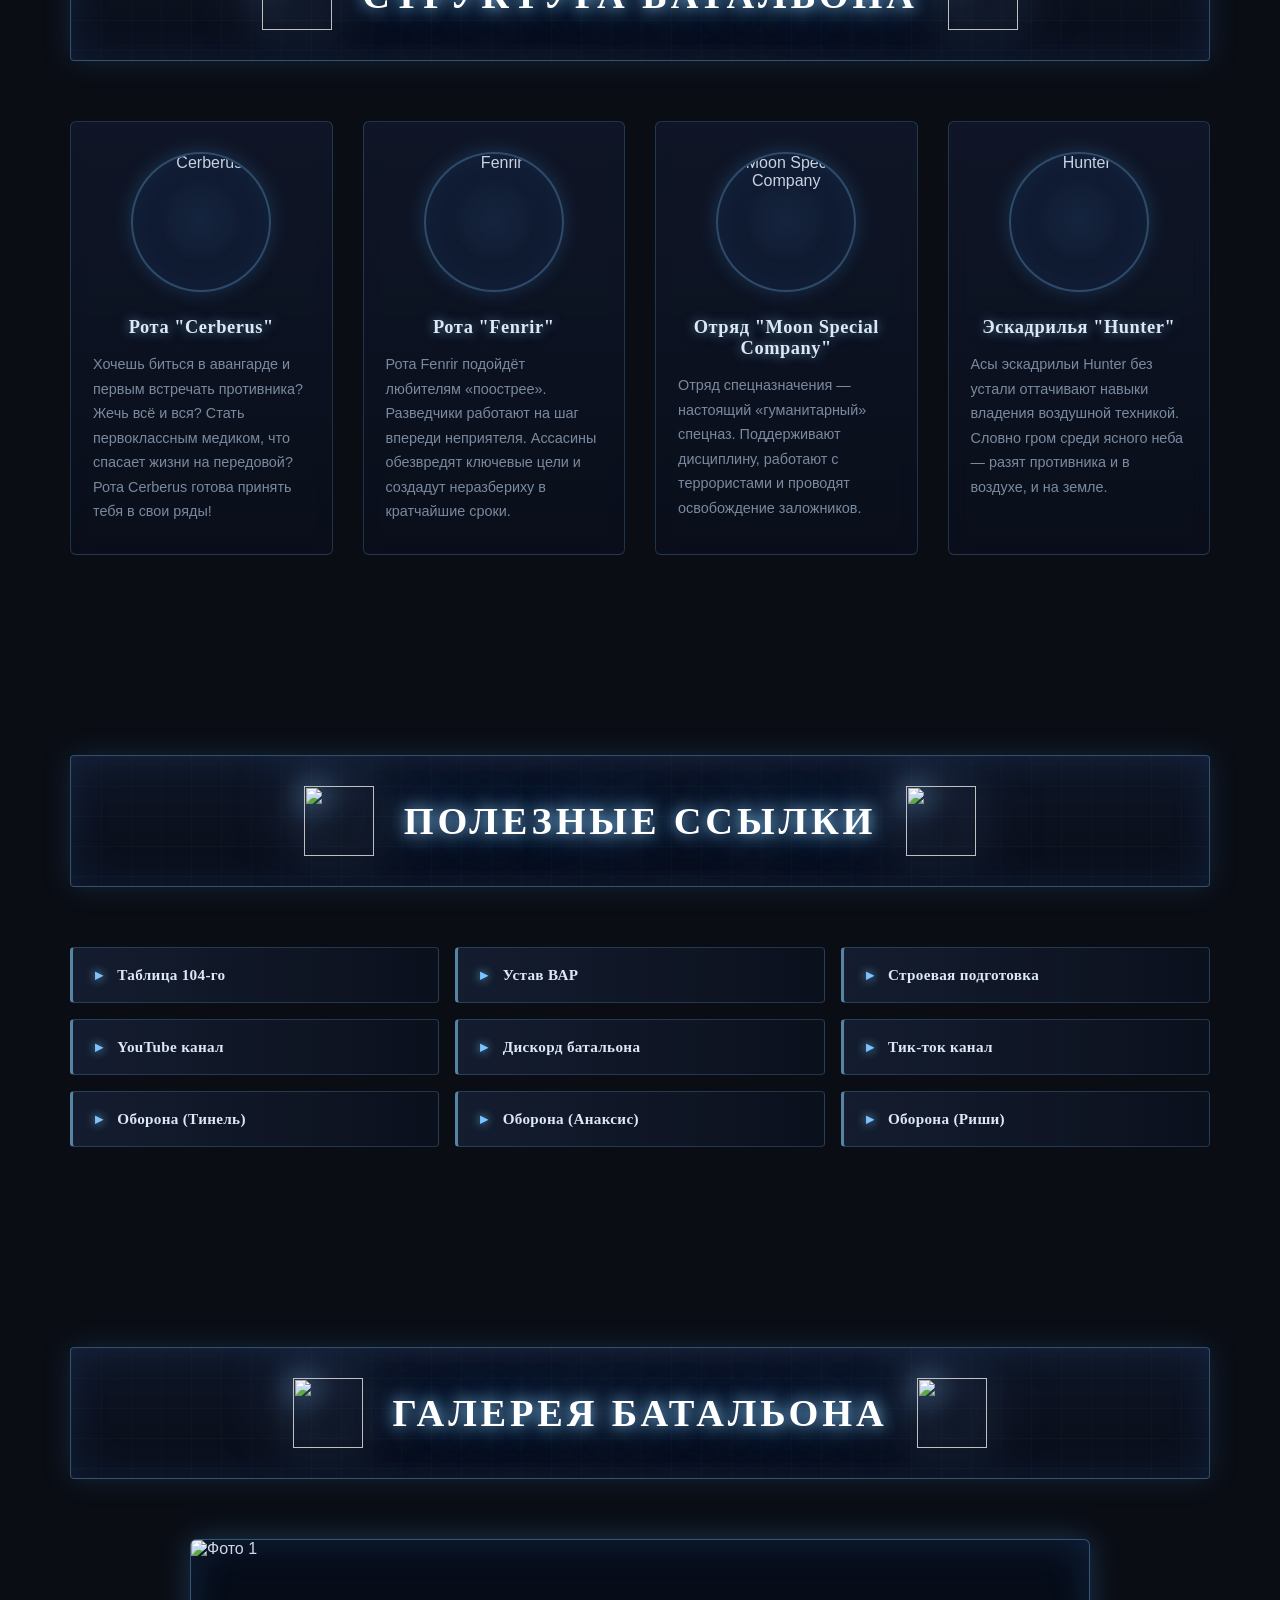
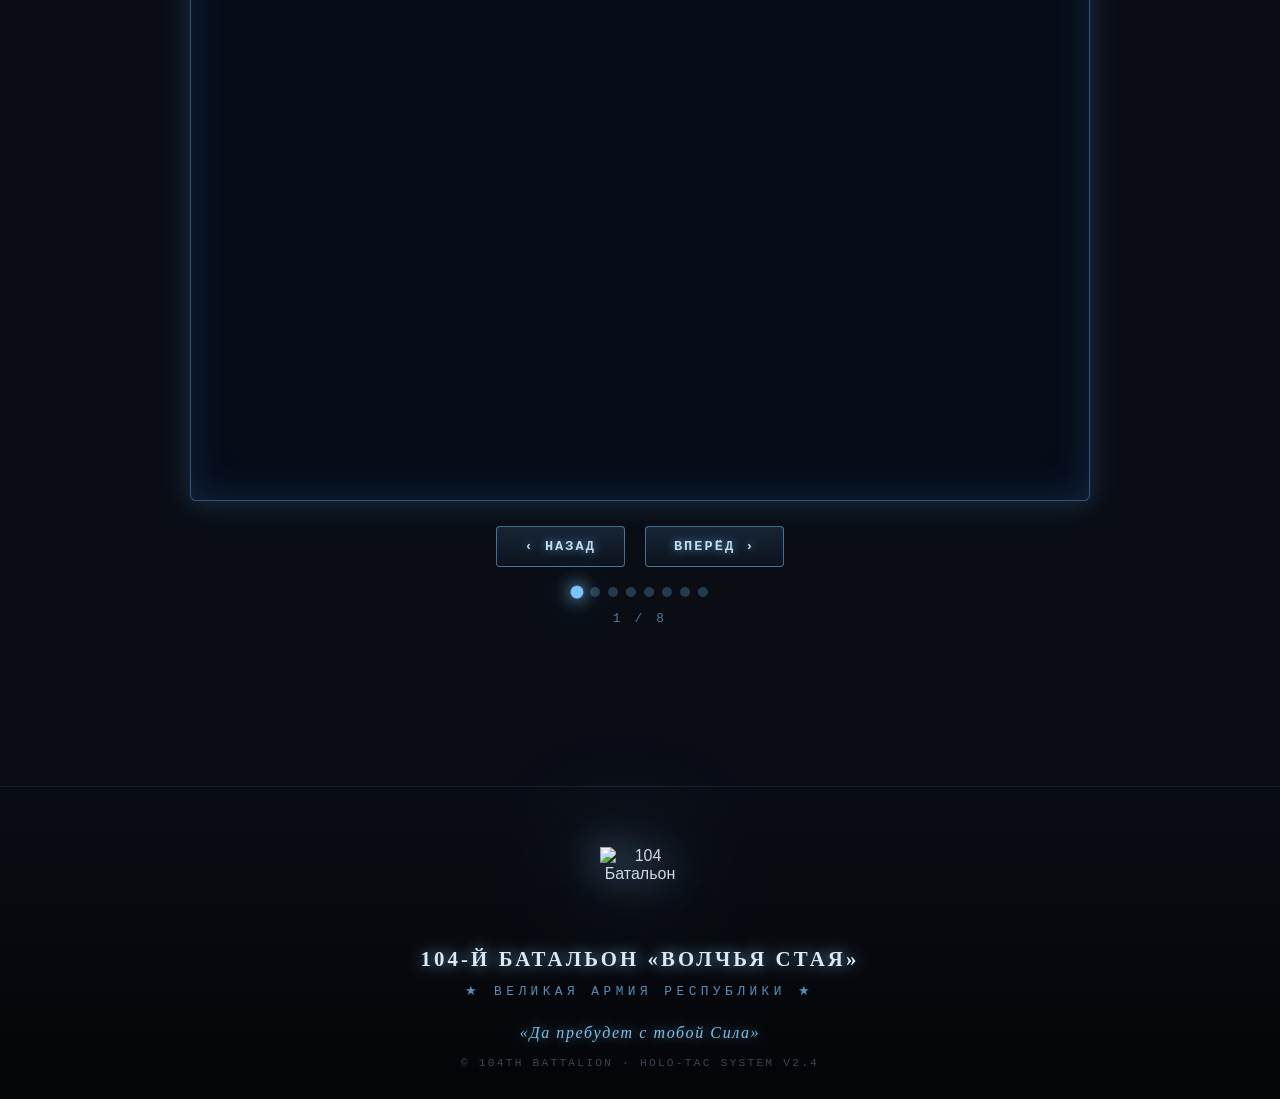
==== commit 6ef35d49: "Update index.html" ====
--- a/index.html
+++ b/index.html
@@ -217,5 +217,151 @@
 
 </section>
 
+<!-- ═══ СТРУКТУРА БАТАЛЬОНА ═══ -->
+<section class="section">
+  <div class="section-header">
+    <img class="section-header-icon" src="https://i.imgur.com/8Rw0gRg.png" alt="">
+    <h2>Структура Батальона</h2>
+    <img class="section-header-icon" src="https://i.imgur.com/8Rw0gRg.png" alt="">
+  </div>
+
+  <div class="companies-grid">
+
+    <a class="company-card cerberus" href="https://sites.google.com/view/104wolf/%D0%BF%D0%BE%D0%B4%D1%80%D0%B0%D0%B7%D0%B4%D0%B5%D0%BB%D0%B5%D0%BD%D0%B8%D1%8F-104-%D0%B3%D0%BE/%D1%80%D0%BE%D1%82%D0%B0-cerberus" target="_blank" rel="noopener">
+      <div class="company-emblem">
+        <img src="https://i.imgur.com/d1dhDp7.png" alt="Cerberus">
+      </div>
+      <h3 class="company-name">Рота "Cerberus"</h3>
+      <p class="company-desc">Хочешь биться в авангарде и первым встречать противника? Жечь всё и вся? Стать первоклассным медиком, что спасает жизни на передовой? Рота Cerberus готова принять тебя в свои ряды!</p>
+    </a>
+
+    <a class="company-card fenrir" href="https://sites.google.com/view/104wolf/%D0%BF%D0%BE%D0%B4%D1%80%D0%B0%D0%B7%D0%B4%D0%B5%D0%BB%D0%B5%D0%BD%D0%B8%D1%8F-104-%D0%B3%D0%BE/%D1%80%D0%BE%D1%82%D0%B0-fenrir" target="_blank" rel="noopener">
+      <div class="company-emblem">
+        <img src="https://i.imgur.com/KDS4bpF.png" alt="Fenrir">
+      </div>
+      <h3 class="company-name">Рота "Fenrir"</h3>
+      <p class="company-desc">Рота Fenrir подойдёт любителям «поострее». Разведчики работают на шаг впереди неприятеля. Ассасины обезвредят ключевые цели и создадут неразбериху в кратчайшие сроки.</p>
+    </a>
+
+    <a class="company-card moon" href="https://sites.google.com/view/104wolf/%D0%BF%D0%BE%D0%B4%D1%80%D0%B0%D0%B7%D0%B4%D0%B5%D0%BB%D0%B5%D0%BD%D0%B8%D1%8F-104-%D0%B3%D0%BE/%D0%BE%D1%82%D1%80%D1%8F%D0%B4-moon-special-company" target="_blank" rel="noopener">
+      <div class="company-emblem">
+        <img src="https://i.imgur.com/XhOdc65.png" alt="Moon Special Company">
+      </div>
+      <h3 class="company-name">Отряд "Moon Special Company"</h3>
+      <p class="company-desc">Отряд спецназначения — настоящий «гуманитарный» спецназ. Поддерживают дисциплину, работают с террористами и проводят освобождение заложников.</p>
+    </a>
+
+    <a class="company-card hunter" href="https://sites.google.com/view/104wolf/%D0%BF%D0%BE%D0%B4%D1%80%D0%B0%D0%B7%D0%B4%D0%B5%D0%BB%D0%B5%D0%BD%D0%B8%D1%8F-104-%D0%B3%D0%BE/%D1%8D%D1%81%D0%BA%D0%B0%D0%B4%D1%80%D0%B8%D0%BB%D1%8C%D1%8F-hunter" target="_blank" rel="noopener">
+      <div class="company-emblem">
+        <img src="https://i.imgur.com/qpdeVxS.png" alt="Hunter">
+      </div>
+      <h3 class="company-name">Эскадрилья "Hunter"</h3>
+      <p class="company-desc">Асы эскадрильи Hunter без устали оттачивают навыки владения воздушной техникой. Словно гром среди ясного неба — разят противника и в воздухе, и на земле.</p>
+    </a>
+
+  </div>
+</section>
+
+<!-- ═══ ПОЛЕЗНЫЕ ССЫЛКИ ═══ -->
+<section class="section">
+  <div class="section-header">
+    <img class="section-header-icon" src="https://i.imgur.com/8Rw0gRg.png" alt="">
+    <h2>Полезные ссылки</h2>
+    <img class="section-header-icon" src="https://i.imgur.com/8Rw0gRg.png" alt="">
+  </div>
+
+  <div class="links-grid">
+    <a class="link-btn" href="https://docs.google.com/spreadsheets/d/1amI-Kgw4zPWOQ4dP5D-4AOqq4LxizoRDKbe9bFoQniU/edit?gid=0#gid=0" target="_blank" rel="noopener">Таблица 104-го</a>
+    <a class="link-btn" href="https://sites.google.com/view/riseoftherepublicdiscovery" target="_blank" rel="noopener">Устав ВАР</a>
+    <a class="link-btn" href="https://docs.google.com/document/d/1Z60sqxqI16XXL_5449UiUrpK_2SsXdla0T2UfIUfDuY/edit" target="_blank" rel="noopener">Строевая подготовка</a>
+    <a class="link-btn" href="https://www.youtube.com/channel/UCh6g1xpRQQ5sz4-1cXx9zDw" target="_blank" rel="noopener">YouTube канал</a>
+    <a class="link-btn" href="https://discord.com/invite/M8aXREVvxD" target="_blank" rel="noopener">Дискорд батальона</a>
+    <a class="link-btn" href="https://www.tiktok.com/@104th.rotr" target="_blank" rel="noopener">Тик-ток канал</a>
+    <a class="link-btn" href="https://docs.google.com/document/d/1G1KUBi0ssVykhDCRA9dyg7nhg78C1dFol7yTRi0lOHU/edit" target="_blank" rel="noopener">Оборона (Тинель)</a>
+    <a class="link-btn" href="https://docs.google.com/document/d/1dQhuq2R7TULbZREyEdJs3E_tQPcd07Vrm_rUgWFrIz8/edit" target="_blank" rel="noopener">Оборона (Анаксис)</a>
+    <a class="link-btn" href="https://docs.google.com/document/d/1ldOcOWJeDJqrMgm5-sJijzcESy8D8S5lnV5Z7S5e8Os/edit" target="_blank" rel="noopener">Оборона (Риши)</a>
+  </div>
+</section>
+
+<!-- ═══ ГАЛЕРЕЯ ═══ -->
+<section class="section">
+  <div class="section-header">
+    <img class="section-header-icon" src="https://i.imgur.com/8Rw0gRg.png" alt="">
+    <h2>Галерея батальона</h2>
+    <img class="section-header-icon" src="https://i.imgur.com/8Rw0gRg.png" alt="">
+  </div>
+
+  <div class="gallery">
+    <div class="gallery-stage" id="galleryStage">
+      <img src="https://i.imgur.com/YcbZFxb.jpeg" class="active" alt="Фото 1">
+      <img src="https://i.imgur.com/zxYSwsn.jpeg" alt="Фото 2">
+      <img src="https://i.imgur.com/RzkDHRF.jpeg" alt="Фото 3">
+      <img src="https://i.imgur.com/5quWjSm.jpeg" alt="Фото 4">
+      <img src="https://i.imgur.com/PdpkI0W.png" alt="Фото 5">
+      <img src="https://i.imgur.com/5nND6zC.png" alt="Фото 6">
+      <img src="https://i.imgur.com/xExvVWf.png" alt="Фото 7">
+      <img src="https://i.imgur.com/BKMNM9d.png" alt="Фото 8">
+    </div>
+    <div class="gallery-controls">
+      <button class="gallery-btn" onclick="galleryPrev()">‹ Назад</button>
+      <button class="gallery-btn" onclick="galleryNext()">Вперёд ›</button>
+    </div>
+    <div class="gallery-dots" id="galleryDots"></div>
+    <div class="gallery-counter" id="galleryCounter">1 / 8</div>
+  </div>
+</section>
+
+<!-- ═══ ФУТЕР ═══ -->
+<footer class="site-footer">
+  <img class="site-footer-logo" src="https://i.imgur.com/8Rw0gRg.png" alt="104 Батальон">
+  <h3 class="site-footer-title">104-й Батальон «Волчья Стая»</h3>
+  <p class="site-footer-sub">★ Великая Армия Республики ★</p>
+  <p class="site-footer-quote">«Да пребудет с тобой Сила»</p>
+  <p class="site-footer-copy">© 104th Battalion · Holo-Tac System v2.4</p>
+</footer>
+
+<script>
+  /* ═══ Галерея ═══ */
+  (function() {
+    const slides = document.querySelectorAll('#galleryStage img');
+    const dotsContainer = document.getElementById('galleryDots');
+    const counter = document.getElementById('galleryCounter');
+    let current = 0;
+
+    slides.forEach((_, i) => {
+      const dot = document.createElement('button');
+      dot.className = 'gallery-dot' + (i === 0 ? ' active' : '');
+      dot.addEventListener('click', () => goTo(i));
+      dotsContainer.appendChild(dot);
+    });
+
+    const dots = document.querySelectorAll('.gallery-dot');
+
+    function goTo(index) {
+      slides[current].classList.remove('active');
+      dots[current].classList.remove('active');
+      current = (index + slides.length) % slides.length;
+      slides[current].classList.add('active');
+      dots[current].classList.add('active');
+      counter.textContent = (current + 1) + ' / ' + slides.length;
+    }
+
+    window.galleryNext = function() { goTo(current + 1); };
+    window.galleryPrev = function() { goTo(current - 1); };
+  })();
+
+  /* ═══ Навигация — при скролле ═══ */
+  (function() {
+    const nav = document.querySelector('.site-nav');
+    window.addEventListener('scroll', () => {
+      if (window.scrollY > 50) {
+        nav.classList.add('scrolled');
+      } else {
+        nav.classList.remove('scrolled');
+      }
+    });
+  })();
+</script>
+
 </body>
 </html>
--- a/style.css
+++ b/style.css
@@ -972,3 +972,409 @@
     animation-duration: 0.001s !important;
   }
 }
+/* ═══════════════════════════════════════
+   СТРУКТУРА БАТАЛЬОНА (карточки рот)
+   ═══════════════════════════════════════ */
+.companies-grid {
+  display: grid;
+  grid-template-columns: repeat(4, 1fr);
+  gap: 30px;
+  position: relative;
+  z-index: 2;
+}
+
+.company-card {
+  position: relative;
+  display: block;
+  text-decoration: none;
+  color: inherit;
+  padding: 30px 22px;
+  background: linear-gradient(180deg,
+    rgba(20, 30, 55, 0.55) 0%,
+    rgba(10, 15, 30, 0.7) 100%);
+  border: 1px solid rgba(120, 200, 255, 0.2);
+  border-radius: 6px;
+  text-align: center;
+  transition: all 0.5s cubic-bezier(0.25, 0.1, 0.25, 1);
+  overflow: hidden;
+  backdrop-filter: blur(10px);
+  opacity: 0;
+  transform: translateY(30px);
+  animation: cardAppear 1s ease-out forwards;
+}
+.company-card:nth-child(1) { animation-delay: 0.2s; }
+.company-card:nth-child(2) { animation-delay: 0.4s; }
+.company-card:nth-child(3) { animation-delay: 0.6s; }
+.company-card:nth-child(4) { animation-delay: 0.8s; }
+
+@keyframes cardAppear {
+  to { opacity: 1; transform: translateY(0); }
+}
+
+.company-card::before {
+  content: '';
+  position: absolute;
+  top: 0; left: -100%;
+  width: 60%; height: 100%;
+  background: linear-gradient(115deg,
+    transparent 0%,
+    rgba(140, 210, 255, 0.12) 50%,
+    transparent 100%);
+  transition: left 0.9s ease;
+  pointer-events: none;
+}
+.company-card:hover::before { left: 130%; }
+
+.company-card:hover {
+  transform: translateY(-8px);
+  border-color: rgba(140, 210, 255, 0.5);
+  box-shadow:
+    0 0 40px rgba(120, 200, 255, 0.3),
+    inset 0 0 30px rgba(100, 180, 255, 0.1);
+}
+
+.company-emblem {
+  position: relative;
+  width: 140px;
+  height: 140px;
+  margin: 0 auto 25px;
+  border-radius: 50%;
+  background: radial-gradient(circle, rgba(60, 130, 220, 0.15) 0%, rgba(10, 15, 30, 0.5) 100%);
+  border: 2px solid rgba(120, 200, 255, 0.3);
+  overflow: hidden;
+  display: flex;
+  align-items: center;
+  justify-content: center;
+  transition: all 0.5s ease;
+  box-shadow:
+    0 0 20px rgba(80, 170, 255, 0.2),
+    inset 0 0 30px rgba(60, 130, 220, 0.15);
+}
+.company-card:hover .company-emblem {
+  transform: scale(1.06);
+  border-color: rgba(140, 210, 255, 0.7);
+  box-shadow:
+    0 0 35px rgba(120, 200, 255, 0.5),
+    inset 0 0 40px rgba(100, 180, 255, 0.25);
+}
+.company-emblem img {
+  width: 100%;
+  height: 100%;
+  object-fit: cover;
+  border-radius: 50%;
+  transition: filter 0.5s ease;
+  filter: brightness(0.95) contrast(1.05);
+}
+.company-card:hover .company-emblem img {
+  filter: brightness(1.15) contrast(1.1) saturate(1.15);
+}
+
+.company-name {
+  margin: 0 0 14px 0;
+  font-family: 'Georgia', serif;
+  font-size: 1.15em;
+  font-weight: 700;
+  letter-spacing: 0.03em;
+  color: #dce8f5;
+  text-shadow: 0 0 12px rgba(140, 210, 255, 0.6);
+  transition: all 0.4s ease;
+}
+.company-card:hover .company-name {
+  color: #ffffff;
+  text-shadow:
+    0 0 15px rgba(180, 220, 255, 1),
+    0 0 30px rgba(120, 190, 255, 0.7);
+}
+
+.company-desc {
+  margin: 0;
+  font-size: 0.9em;
+  line-height: 1.7;
+  color: #7a8a9e;
+  text-align: left;
+  transition: color 0.4s ease;
+}
+.company-card:hover .company-desc {
+  color: #a8c0d8;
+}
+
+/* цвета карточек */
+.company-card.cerberus:hover .company-emblem {
+  border-color: rgba(120, 200, 255, 0.9);
+  box-shadow: 0 0 40px rgba(120, 200, 255, 0.7), inset 0 0 40px rgba(100, 180, 255, 0.3);
+}
+.company-card.cerberus:hover .company-name {
+  color: #cce4ff;
+}
+.company-card.fenrir:hover .company-emblem {
+  border-color: rgba(140, 230, 110, 0.9);
+  box-shadow: 0 0 40px rgba(140, 230, 110, 0.7), inset 0 0 40px rgba(120, 200, 90, 0.3);
+}
+.company-card.fenrir:hover .company-name {
+  color: #ccffdc;
+}
+.company-card.moon:hover .company-emblem {
+  border-color: rgba(190, 120, 255, 0.9);
+  box-shadow: 0 0 40px rgba(190, 120, 255, 0.7), inset 0 0 40px rgba(150, 80, 230, 0.3);
+}
+.company-card.moon:hover .company-name {
+  color: #e4ccff;
+}
+.company-card.hunter:hover .company-emblem {
+  border-color: rgba(240, 210, 100, 0.9);
+  box-shadow: 0 0 40px rgba(240, 210, 100, 0.7), inset 0 0 40px rgba(220, 180, 80, 0.3);
+}
+.company-card.hunter:hover .company-name {
+  color: #fff4cc;
+}
+
+/* ═══════════════════════════════════════
+   ПОЛЕЗНЫЕ ССЫЛКИ
+   ═══════════════════════════════════════ */
+.links-grid {
+  display: grid;
+  grid-template-columns: repeat(3, 1fr);
+  gap: 16px;
+  position: relative;
+  z-index: 2;
+}
+.link-btn {
+  display: flex;
+  align-items: center;
+  gap: 14px;
+  padding: 18px 22px;
+  background: linear-gradient(90deg,
+    rgba(30, 45, 75, 0.5) 0%,
+    rgba(15, 25, 50, 0.3) 100%);
+  border: 1px solid rgba(120, 200, 255, 0.2);
+  border-left: 3px solid rgba(140, 210, 255, 0.6);
+  border-radius: 4px;
+  text-decoration: none;
+  color: #dce8f5;
+  font-family: 'Georgia', serif;
+  font-size: 0.95em;
+  font-weight: 600;
+  letter-spacing: 0.02em;
+  transition: all 0.4s ease;
+  position: relative;
+  overflow: hidden;
+}
+.link-btn::before {
+  content: '▸';
+  font-size: 1em;
+  color: #7cc4ff;
+  text-shadow: 0 0 10px rgba(120, 200, 255, 1);
+  transition: transform 0.4s ease;
+  flex-shrink: 0;
+}
+.link-btn::after {
+  content: '';
+  position: absolute;
+  top: 0; left: -100%;
+  width: 60%; height: 100%;
+  background: linear-gradient(115deg,
+    transparent 0%,
+    rgba(140, 210, 255, 0.15) 50%,
+    transparent 100%);
+  transition: left 0.7s ease;
+  pointer-events: none;
+}
+.link-btn:hover::after { left: 130%; }
+.link-btn:hover {
+  background: linear-gradient(90deg,
+    rgba(40, 65, 110, 0.65) 0%,
+    rgba(20, 35, 70, 0.4) 100%);
+  border-color: rgba(140, 210, 255, 0.4);
+  border-left-color: rgba(180, 220, 255, 1);
+  color: #ffffff;
+  box-shadow: 0 0 25px rgba(120, 200, 255, 0.3);
+  transform: translateX(6px);
+}
+.link-btn:hover::before {
+  transform: translateX(4px);
+}
+
+/* ═══════════════════════════════════════
+   ГАЛЕРЕЯ
+   ═══════════════════════════════════════ */
+.gallery {
+  position: relative;
+  z-index: 2;
+  max-width: 900px;
+  margin: 0 auto;
+}
+.gallery-stage {
+  position: relative;
+  width: 100%;
+  aspect-ratio: 16 / 10;
+  border-radius: 6px;
+  overflow: hidden;
+  background: #060c18;
+  border: 1px solid rgba(120, 200, 255, 0.4);
+  box-shadow:
+    0 0 30px rgba(80, 170, 255, 0.25),
+    inset 0 0 40px rgba(60, 130, 220, 0.2);
+}
+.gallery-stage img {
+  position: absolute;
+  inset: 0;
+  width: 100%;
+  height: 100%;
+  object-fit: cover;
+  opacity: 0;
+  transition: opacity 0.8s ease;
+  display: block;
+}
+.gallery-stage img.active {
+  opacity: 1;
+}
+.gallery-controls {
+  display: flex;
+  justify-content: center;
+  align-items: center;
+  gap: 20px;
+  margin-top: 25px;
+}
+.gallery-btn {
+  display: inline-flex;
+  align-items: center;
+  gap: 8px;
+  padding: 12px 28px;
+  background: linear-gradient(180deg,
+    rgba(100, 180, 255, 0.15) 0%,
+    rgba(60, 130, 220, 0.05) 100%);
+  border: 1px solid rgba(120, 200, 255, 0.5);
+  border-radius: 4px;
+  color: #c8ddf0;
+  font-family: 'Courier New', monospace;
+  font-size: 0.85em;
+  font-weight: 700;
+  letter-spacing: 0.15em;
+  text-transform: uppercase;
+  cursor: pointer;
+  transition: all 0.4s ease;
+  text-shadow: 0 0 10px rgba(120, 200, 255, 0.7);
+}
+.gallery-btn:hover {
+  background: linear-gradient(180deg,
+    rgba(120, 200, 255, 0.4) 0%,
+    rgba(80, 150, 230, 0.2) 100%);
+  border-color: #a0d0ff;
+  color: #ffffff;
+  box-shadow:
+    0 0 25px rgba(140, 210, 255, 0.7),
+    inset 0 0 20px rgba(100, 180, 255, 0.3);
+  transform: translateY(-2px);
+}
+.gallery-dots {
+  display: flex;
+  justify-content: center;
+  flex-wrap: wrap;
+  gap: 8px;
+  margin-top: 20px;
+}
+.gallery-dot {
+  width: 10px;
+  height: 10px;
+  border-radius: 50%;
+  background: rgba(120, 200, 255, 0.25);
+  border: none;
+  cursor: pointer;
+  padding: 0;
+  transition: all 0.4s ease;
+}
+.gallery-dot:hover {
+  background: rgba(140, 210, 255, 0.7);
+  transform: scale(1.2);
+}
+.gallery-dot.active {
+  background: #7cc4ff;
+  box-shadow:
+    0 0 12px #7cc4ff,
+    0 0 25px rgba(120, 200, 255, 0.7);
+  transform: scale(1.3);
+}
+.gallery-counter {
+  text-align: center;
+  margin-top: 14px;
+  font-family: 'Courier New', monospace;
+  font-size: 0.8em;
+  letter-spacing: 0.25em;
+  color: rgba(120, 200, 255, 0.6);
+  text-transform: uppercase;
+}
+
+/* ═══════════════════════════════════════
+   ФУТЕР
+   ═══════════════════════════════════════ */
+.site-footer {
+  position: relative;
+  z-index: 10;
+  padding: 60px 30px 30px;
+  text-align: center;
+  background: linear-gradient(180deg,
+    transparent 0%,
+    rgba(0, 0, 0, 0.6) 100%);
+  border-top: 1px solid rgba(120, 200, 255, 0.15);
+  margin-top: 60px;
+}
+.site-footer-logo {
+  width: 80px;
+  height: 80px;
+  object-fit: contain;
+  margin: 0 auto 20px;
+  display: block;
+  filter:
+    drop-shadow(0 0 20px rgba(140, 200, 255, 1))
+    drop-shadow(0 0 50px rgba(100, 160, 230, 0.6));
+  animation: logoPulse 4s ease-in-out infinite;
+}
+.site-footer-title {
+  margin: 0 0 12px;
+  font-family: 'Georgia', serif;
+  font-size: 1.3em;
+  font-weight: 700;
+  letter-spacing: 0.15em;
+  text-transform: uppercase;
+  color: #dce8f5;
+  text-shadow: 0 0 15px rgba(140, 210, 255, 0.8);
+}
+.site-footer-sub {
+  margin: 0 0 20px;
+  font-family: 'Courier New', monospace;
+  font-size: 0.8em;
+  letter-spacing: 0.35em;
+  color: rgba(120, 200, 255, 0.7);
+  text-transform: uppercase;
+}
+.site-footer-quote {
+  margin: 25px 0 15px;
+  font-family: 'Georgia', serif;
+  font-style: italic;
+  font-size: 1em;
+  color: rgba(140, 210, 255, 0.9);
+  letter-spacing: 0.1em;
+  text-shadow: 0 0 12px rgba(120, 200, 255, 0.6);
+}
+.site-footer-copy {
+  margin: 0;
+  font-family: 'Courier New', monospace;
+  font-size: 0.7em;
+  color: rgba(140, 160, 200, 0.4);
+  letter-spacing: 0.2em;
+  text-transform: uppercase;
+}
+
+/* адаптив для новых секций */
+@media (max-width: 1000px) {
+  .companies-grid { grid-template-columns: repeat(2, 1fr); gap: 20px; }
+  .links-grid { grid-template-columns: repeat(2, 1fr); }
+  .company-emblem { width: 120px; height: 120px; }
+}
+@media (max-width: 600px) {
+  .companies-grid { grid-template-columns: 1fr; }
+  .links-grid { grid-template-columns: 1fr; }
+  .company-emblem { width: 140px; height: 140px; }
+  .gallery-controls { gap: 12px; }
+  .gallery-btn { padding: 10px 20px; font-size: 0.75em; letter-spacing: 0.1em; }
+}
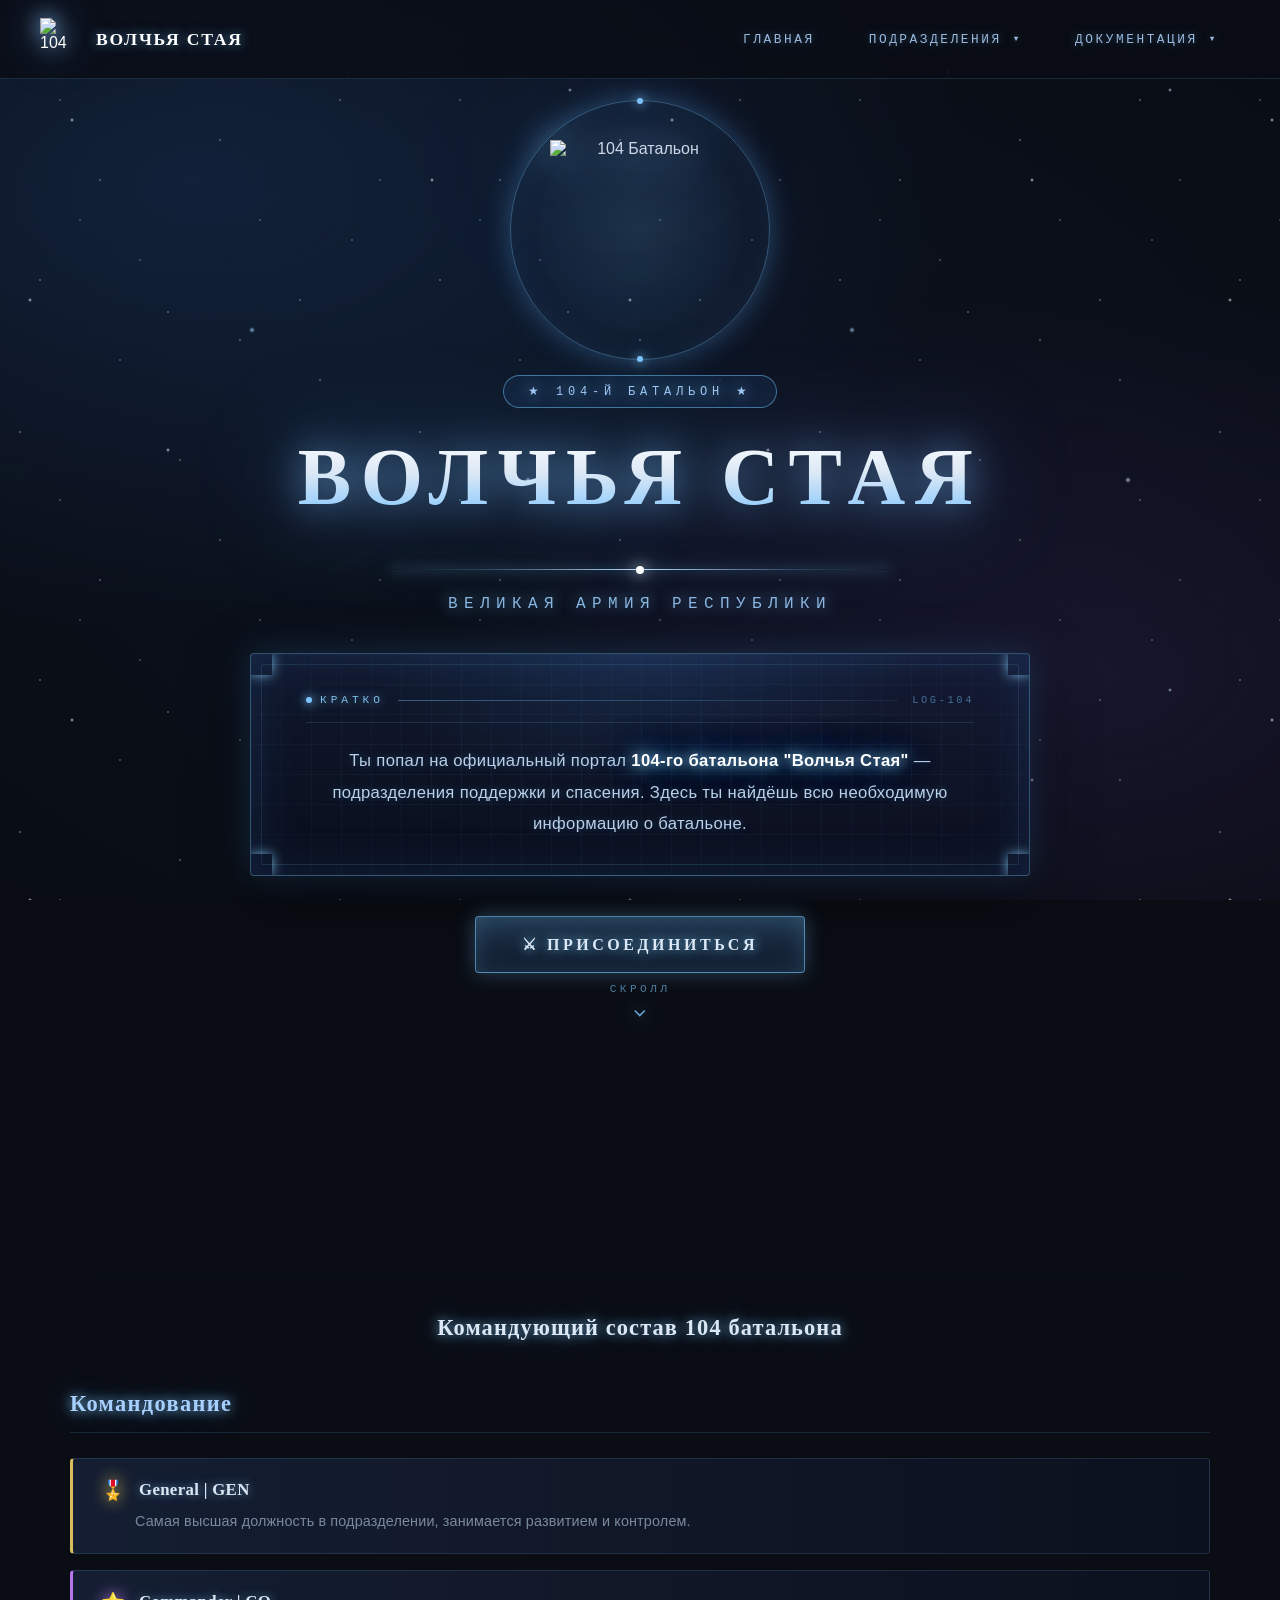
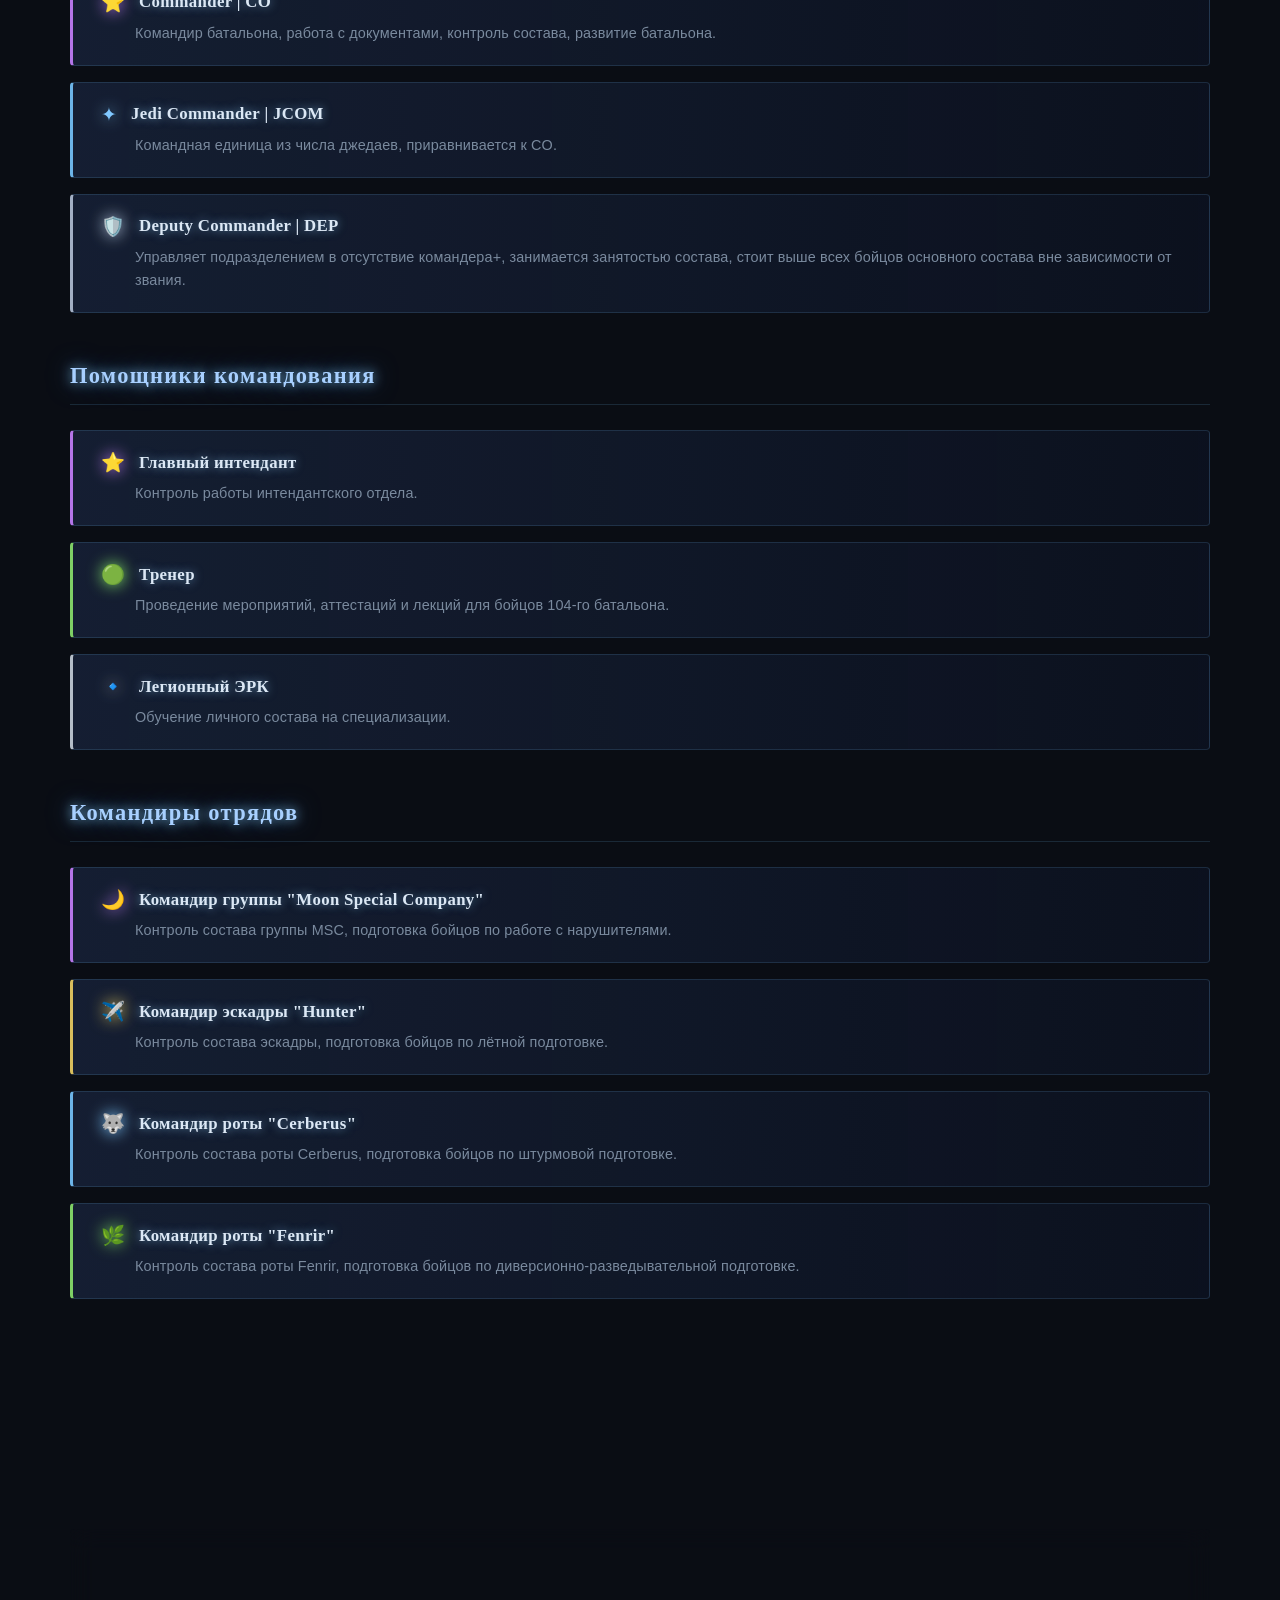
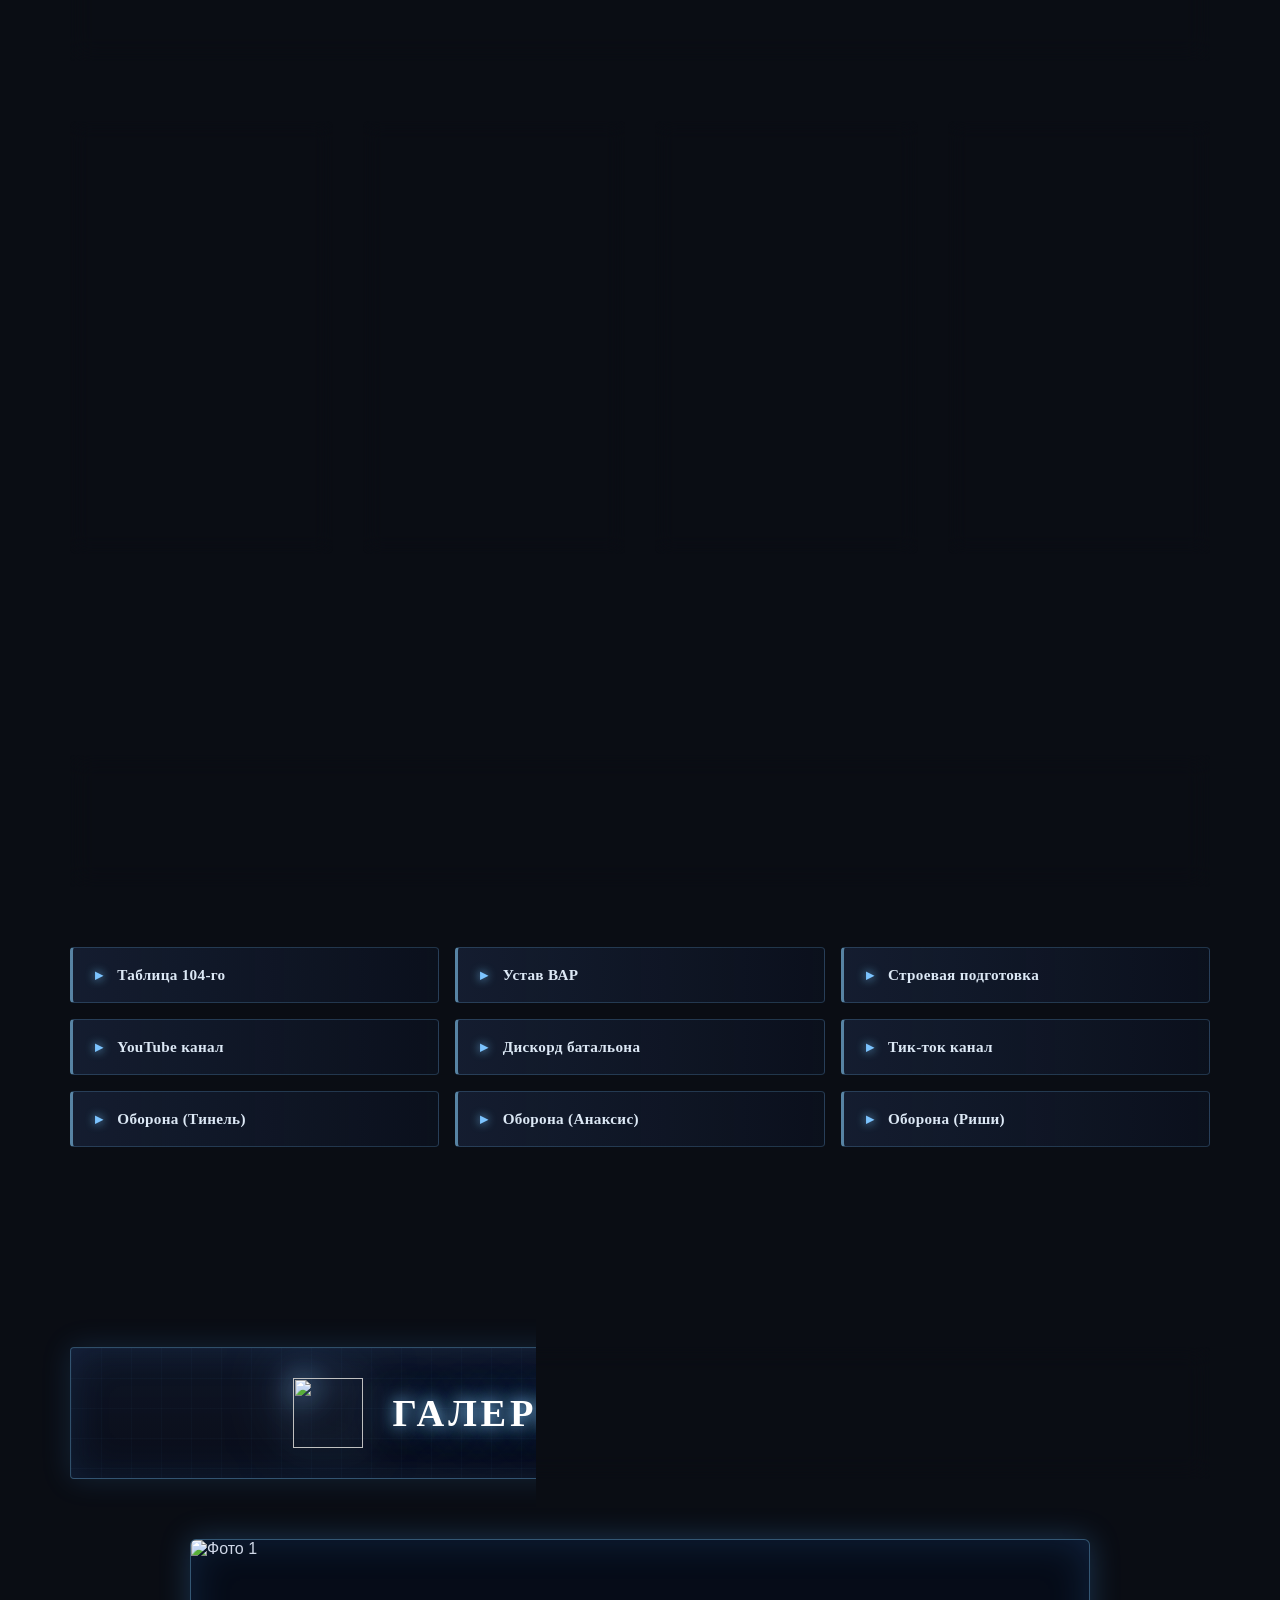
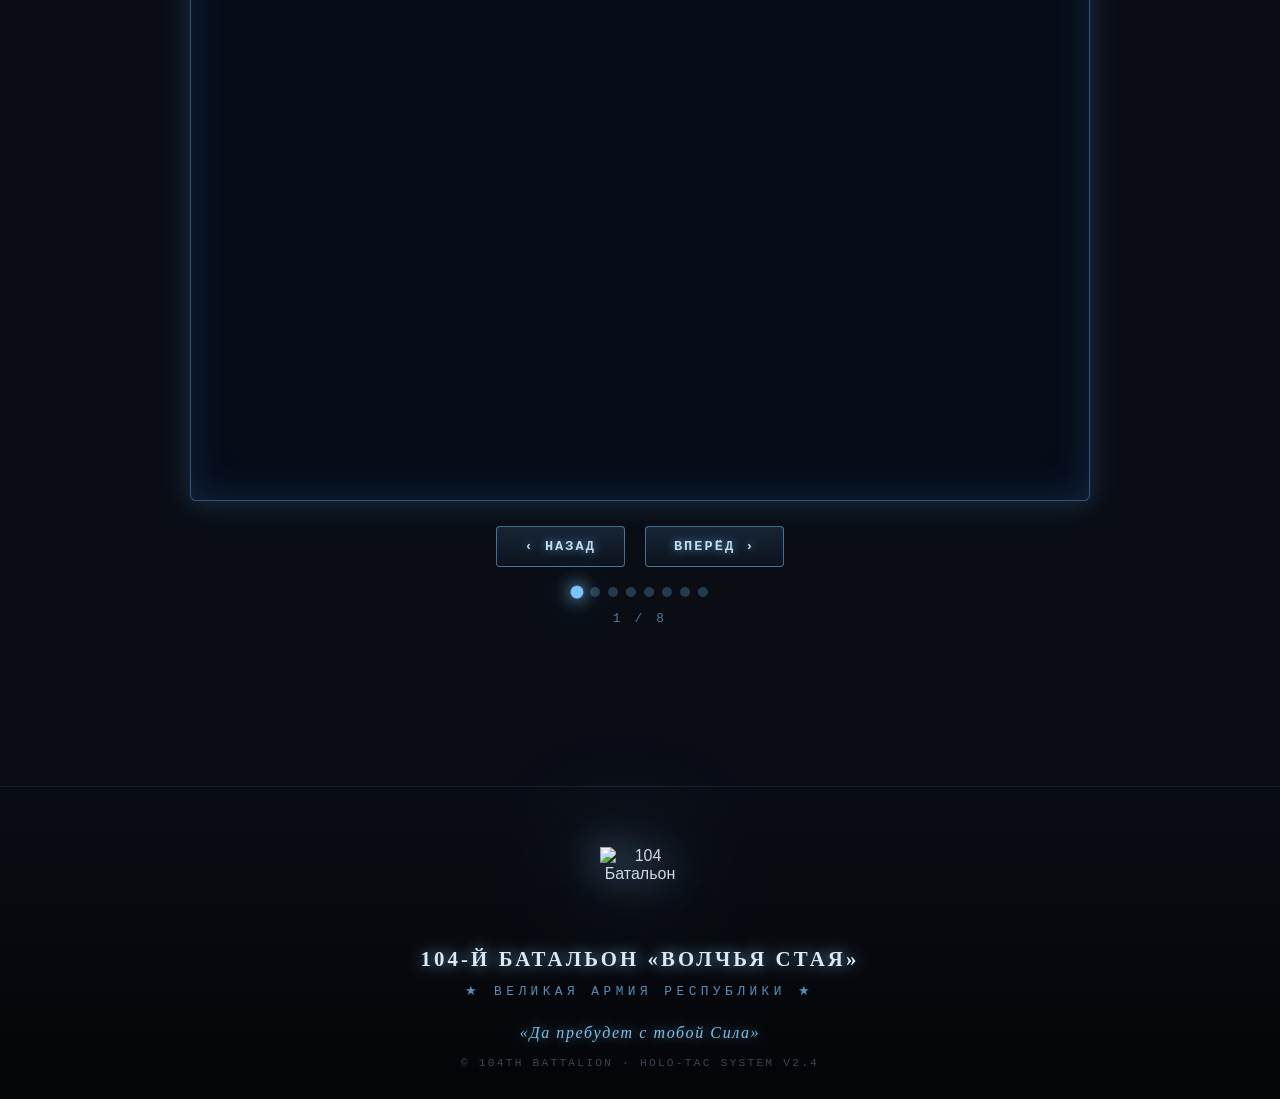
==== commit 2c3ef64f: "Update index.html" ====
--- a/index.html
+++ b/index.html
@@ -365,3 +365,4 @@
 
 </body>
 </html>
+
